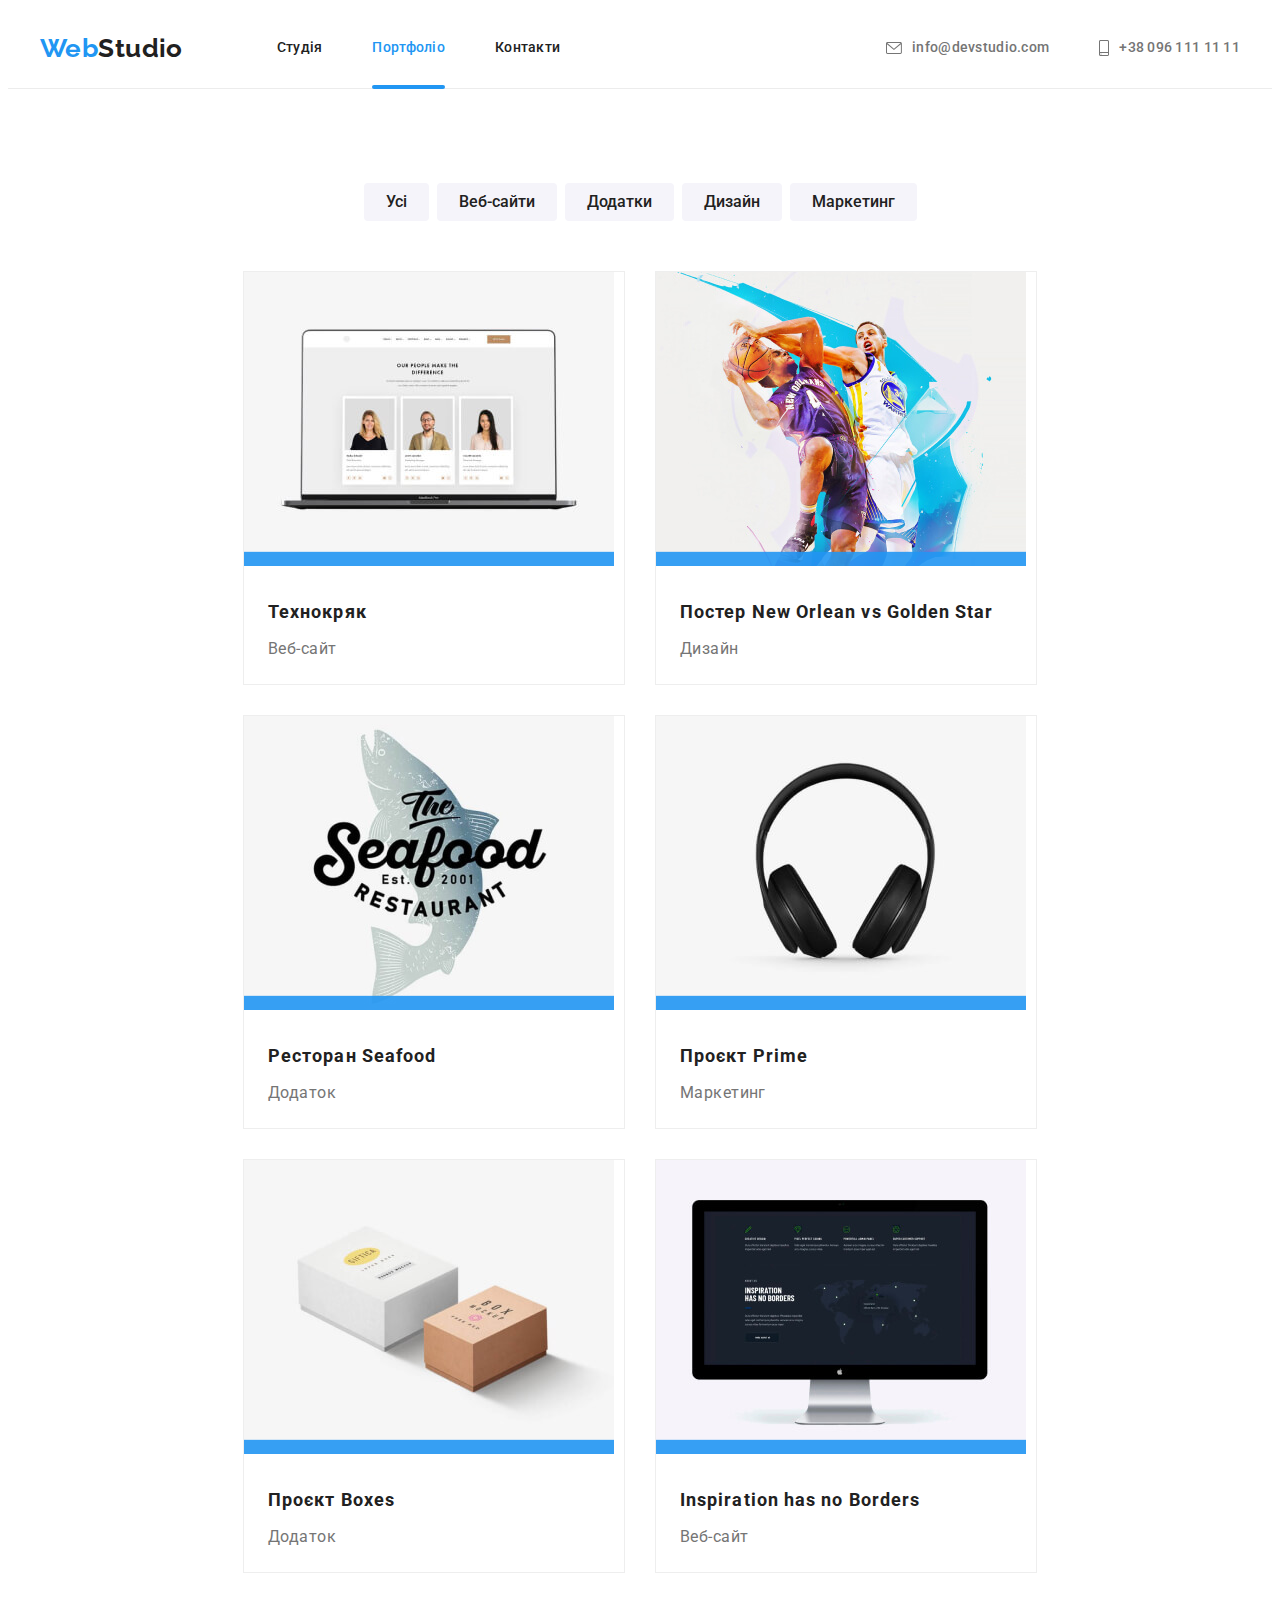
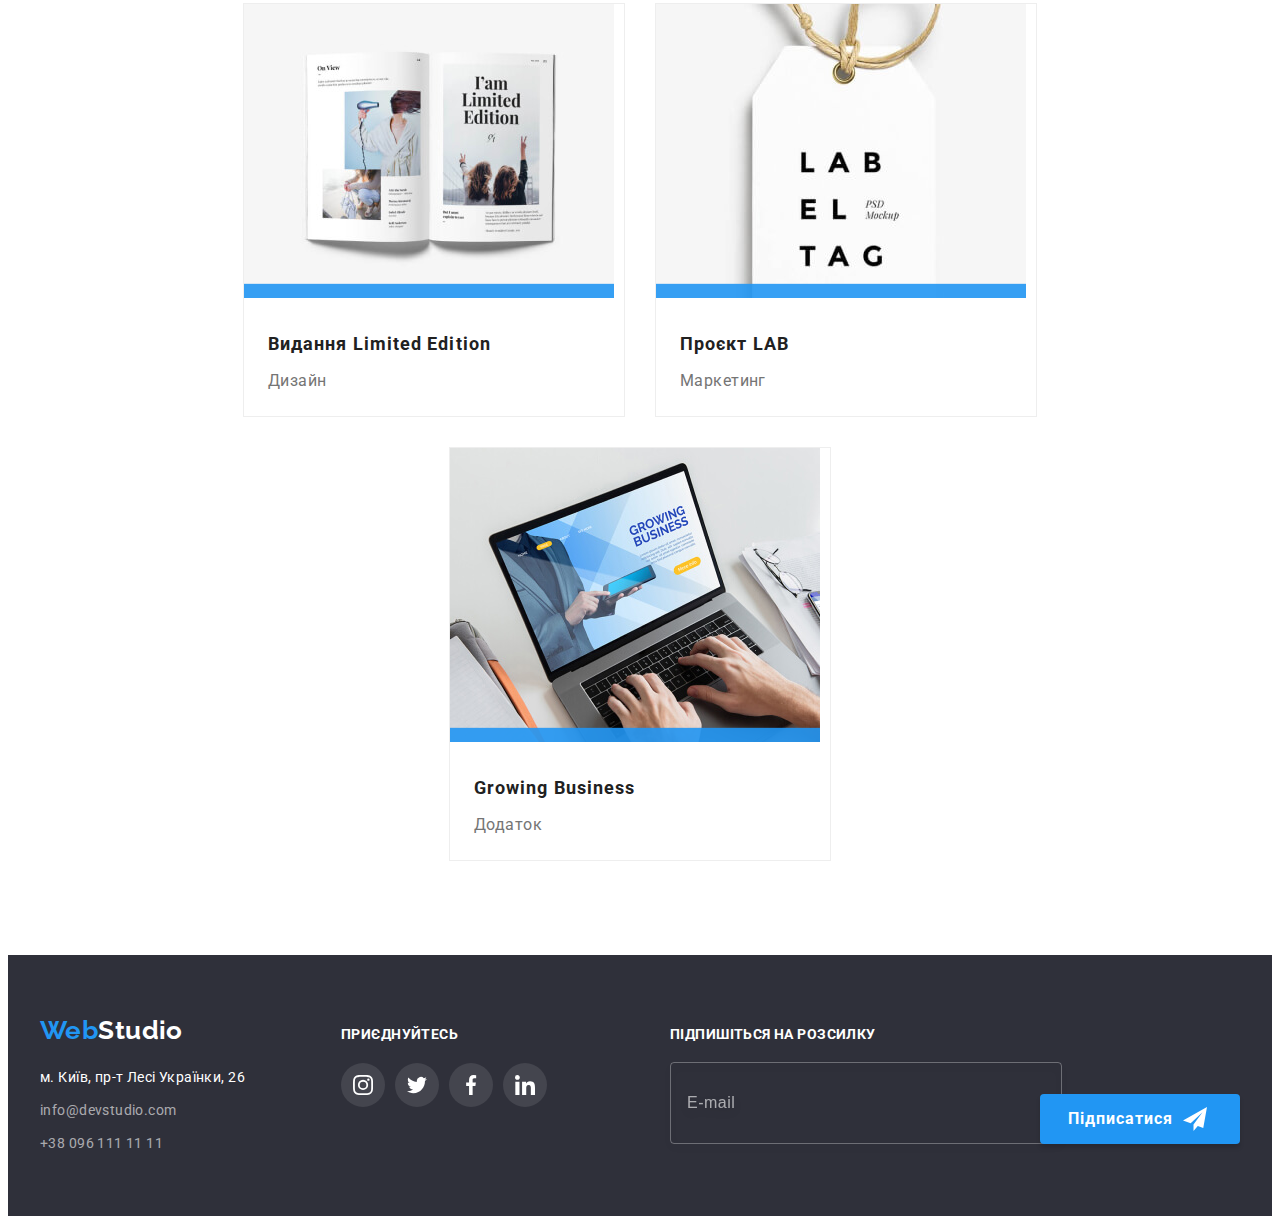
==== portfolio.html @ df179c55 "nav add BEM" ====
<!DOCTYPE html>
<html lang="uk">
  <head>
    <meta charset="UTF-8" />
    <meta http-equiv="X-UA-Compatible" content="IE=edge" />
    <meta name="viewport" content="width=device-width, initial-scale=1.0" />
    <title>Portfolio</title>
    <link
      href="https://fonts.googleapis.com/css2?family=Raleway:wght@700&family=Roboto:wght@400;500;700;900&display=swap"
      rel="stylesheet"
    />
    <link
      rel="stylesheet"
      href="https://cdnjs.cloudflare.com/ajax/libs/modern-normalize/1.1.0/modern-normalize.min.css"
      integrity="sha512-wpPYUAdjBVSE4KJnH1VR1HeZfpl1ub8YT/NKx4PuQ5NmX2tKuGu6U/JRp5y+Y8XG2tV+wKQpNHVUX03MfMFn9Q=="
      crossorigin="anonymous"
      referrerpolicy="no-referrer"
    />
    <link rel="stylesheet" href="./css/portfolio.min.css" />
    <!-- <link rel="stylesheet" href="./css/styles.css" /> -->
  </head>
  <body>
    <header class="header">
      <div class="container">
        <!-- Навігація  сторінки-->
        <nav class="site-nav">
          <a href="./index.html" class="logo">Web<span class="logo-part">Studio</span></a>
          <ul class="site-nav__list list">
            <li class="item"><a href="./index.html" class="site-nav__link link">Студія</a></li>
            <li class="site-nav__item">
              <a href="./portfolio.html" class="site-nav__link link current">Портфоліо</a>
            </li>
            <li class="site-nav__item"><a href="" class="site-nav__link link">Контакти</a></li>
          </ul>
        </nav>
        <ul class="contact-list list">
          <li>
            <a href="mailto:info@devstudio.com" class="contact-link link">
              <svg width="16" height="12" class="contact-icons">
                <use href="./images/icons.svg#icon-envelope"></use></svg
              >info@devstudio.com</a
            >
          </li>
          <li>
            <a href="tel:+380961111111" class="contact-link link"
              ><svg width="10" height="16" class="contact-icons">
                <use href="./images/icons.svg#icon-smartphone"></use></svg
              >+38 096 111 11 11</a
            >
          </li>
        </ul>
      </div>
    </header>
    <!-- Мейн -->
    <main class="main-part">
      <section class="section">
        <div class="container">
          <!-- Всі кнопки -->
          <h1 class="visually-hidden">Всі кнопки</h1>
          <ul class="buttons-list">
            <li><button type="button" class="buttons-btn btn">Усі</button></li>
            <li><button type="button" class="buttons-btn btn">Веб-сайти</button></li>
            <li><button type="button" class="buttons-btn btn">Додатки</button></li>
            <li><button type="button" class="buttons-btn btn">Дизайн</button></li>
            <li><button type="button" class="buttons-btn btn">Маркетинг</button></li>
          </ul>
          <!-- Приклади проєктів -->
          <ul class="projects-list list">
            <li class="project-item">
              <a href="#" class="project-link link">
                <div class="project-thumb">
                  <img src="./images/portfolio/img-1.jpg" alt="Веб-сайт" width="370" height="294" />
                  <div class="project-overlay">
                    <p class="project-desc">
                      Ресурс пропонує комплексні пропозиції з різним рівнем функціоналу та сервісів.
                      Все це дозволить відвідувачу отримати вичерпні відомості про компанію чи
                      приватну особу.
                    </p>
                  </div>
                </div>
                <div class="project">
                  <h2 class="project-title">Технокряк</h2>
                  <p class="project-info">Веб-сайт</p>
                </div>
              </a>
            </li>
            <li class="project-item">
              <a href="#" class="project-link link">
                <div class="project-thumb">
                  <img src="./images/portfolio/img-2.jpg" alt="Дизайн" width="370" height="294" />
                  <div class="project-overlay">
                    <p class="project-desc">
                      Ресурс пропонує комплексні пропозиції з різним рівнем функціоналу та сервісів.
                      Все це дозволить відвідувачу отримати вичерпні відомості про компанію чи
                      приватну особу.
                    </p>
                  </div>
                </div>
                <div class="project">
                  <h2 class="project-title">
                    Постер <span lang="en">New Orlean vs Golden Star</span>
                  </h2>
                  <p class="project-info">Дизайн</p>
                </div>
              </a>
            </li>
            <li class="project-item">
              <a href="#" class="project-link link">
                <div class="project-thumb">
                  <img src="./images/portfolio/img-3.jpg" alt="Додаток" width="370" height="294" />
                  <div class="project-overlay">
                    <p class="project-desc">
                      Ресурс пропонує комплексні пропозиції з різним рівнем функціоналу та сервісів.
                      Все це дозволить відвідувачу отримати вичерпні відомості про компанію чи
                      приватну особу.
                    </p>
                  </div>
                </div>
                <div class="project">
                  <h2 class="project-title">Ресторан <span lang="en">Seafood</span></h2>
                  <p class="project-info">Додаток</p>
                </div>
              </a>
            </li>
            <li class="project-item">
              <a href="#" class="project-link link">
                <div class="project-thumb">
                  <img
                    src="./images/portfolio/img-4.jpg"
                    alt="Маркетинг"
                    width="370"
                    height="294"
                  />
                  <div class="project-overlay">
                    <p class="project-desc">
                      Ресурс пропонує комплексні пропозиції з різним рівнем функціоналу та сервісів.
                      Все це дозволить відвідувачу отримати вичерпні відомості про компанію чи
                      приватну особу.
                    </p>
                  </div>
                </div>
                <div class="project">
                  <h2 class="project-title">Проєкт <span lang="en">Prime</span></h2>
                  <p class="project-info">Маркетинг</p>
                </div>
              </a>
            </li>
            <li class="project-item">
              <a href="#" class="project-link link">
                <div class="project-thumb">
                  <img src="./images/portfolio/img-5.jpg" alt="Додаток" width="370" height="294" />
                  <div class="project-overlay">
                    <p class="project-desc">
                      Ресурс пропонує комплексні пропозиції з різним рівнем функціоналу та сервісів.
                      Все це дозволить відвідувачу отримати вичерпні відомості про компанію чи
                      приватну особу.
                    </p>
                  </div>
                </div>
                <div class="project">
                  <h2 class="project-title">Проєкт <span lang="en">Boxes</span></h2>
                  <p class="project-info">Додаток</p>
                </div>
              </a>
            </li>
            <li class="project-item">
              <a href="#" class="project-link link">
                <div class="project-thumb">
                  <img src="./images/portfolio/img-6.jpg" alt="Веб-сайт" width="370" height="294" />
                  <div class="project-overlay">
                    <p class="project-desc">
                      Ресурс пропонує комплексні пропозиції з різним рівнем функціоналу та сервісів.
                      Все це дозволить відвідувачу отримати вичерпні відомості про компанію чи
                      приватну особу.
                    </p>
                  </div>
                </div>
                <div class="project">
                  <h2 lang="en" class="project-title">Inspiration has no Borders</h2>
                  <p class="project-info">Веб-сайт</p>
                </div>
              </a>
            </li>
            <li class="project-item">
              <a href="#" class="project-link link">
                <div class="project-thumb">
                  <img src="./images/portfolio/img-7.jpg" alt="Дизайн" width="370" height="294" />
                  <div class="project-overlay">
                    <p class="project-desc">
                      Ресурс пропонує комплексні пропозиції з різним рівнем функціоналу та сервісів.
                      Все це дозволить відвідувачу отримати вичерпні відомості про компанію чи
                      приватну особу.
                    </p>
                  </div>
                </div>
                <div class="project">
                  <h2 class="project-title">Видання <span lang="en">Limited Edition</span></h2>
                  <p class="project-info">Дизайн</p>
                </div>
              </a>
            </li>
            <li class="project-item">
              <a href="#" class="project-link link">
                <div class="project-thumb">
                  <img
                    src="./images/portfolio/img-8.jpg"
                    alt="Маркетинг"
                    width="370"
                    height="294"
                  />
                  <div class="project-overlay">
                    <p class="project-desc">
                      Ресурс пропонує комплексні пропозиції з різним рівнем функціоналу та сервісів.
                      Все це дозволить відвідувачу отримати вичерпні відомості про компанію чи
                      приватну особу.
                    </p>
                  </div>
                </div>
                <div class="project">
                  <h2 class="project-title">Проєкт <span lang="en">LAB</span></h2>
                  <p class="project-info">Маркетинг</p>
                </div>
              </a>
            </li>
            <li class="project-item">
              <a href="#" class="project-link link">
                <div class="project-thumb">
                  <img src="./images/portfolio/img-9.jpg" alt="Додаток" width="370" height="294" />
                  <div class="project-overlay">
                    <p class="project-desc">
                      Ресурс пропонує комплексні пропозиції з різним рівнем функціоналу та сервісів.
                      Все це дозволить відвідувачу отримати вичерпні відомості про компанію чи
                      приватну особу.
                    </p>
                  </div>
                </div>
                <div class="project">
                  <h2 lang="en" class="project-title">Growing Business</h2>
                  <p class="project-info">Додаток</p>
                </div>
              </a>
            </li>
          </ul>
        </div>
      </section>
    </main>
    <!-- Футер -->
    <footer class="footer">
      <div class="container container-position">
        <div class="address position">
          <a href="./index.html" class="logfoot">Web<span class="logo-item">Studio</span></a>
          <address class="address">
            <ul class="address-list list">
              <li>
                <a
                  href="https://goo.gl/maps/gvaD3csY2YhePkUS9"
                  target="_blank"
                  rel="noreferrer noopener"
                  class="address-location"
                  >м. Київ, пр-т Лесі Українки, 26
                </a>
              </li>
              <li>
                <a href="mailto:info@devstudio.com" class="footer-contact">info@devstudio.com</a>
              </li>
              <li><a href="tel:+380961111111" class="footer-contact">+38 096 111 11 11</a></li>
            </ul>
          </address>
        </div>

        <div class="social-links">
          <h3 class="social-title">Приєднуйтесь</h3>
          <ul class="social-list list">
            <li class="social-items">
              <a href="#" class="social-link link">
                <svg width="20" height="20" class="social-icons">
                  <use href="./images/icons.svg#icon-instagram"></use>
                </svg>
              </a>
            </li>
            <li class="social-items">
              <a href="#" class="social-link link">
                <svg width="20" height="20" class="social-icons">
                  <use href="./images/icons.svg#icon-twitter"></use>
                </svg>
              </a>
            </li>
            <li class="social-items">
              <a href="#" class="social-link link">
                <svg width="20" height="20" class="social-icons">
                  <use href="./images/icons.svg#icon-facebook"></use>
                </svg>
              </a>
            </li>
            <li class="social-items">
              <a href="#" class="social-link link">
                <svg width="20" height="20" class="social-icons">
                  <use href="./images/icons.svg#icon-linkedin"></use>
                </svg>
              </a>
            </li>
          </ul>
        </div>
        <!--------- Форма розсилки ------->
        <form class="form-subscribe">
          <label for="email" class="field-subscribe">
            <b class="label-subscribe">Підпишіться на розсилку</b>
            <input class="input-subscribe" type="email" name="email" placeholder="E-mail"
          /></label>
          <button class="submit-btn" type="submit">
            Підписатися
            <svg width="24" height="24" class="submit-icon">
              <use href="./images/icons.svg#icon-send"></use>
            </svg>
          </button>
        </form>
      </div>
    </footer>
  </body>
</html>
---- css/portfolio.min.css ----
p,h1,h2,h3,h4,h5,h6{margin:0px}ul{margin:0px}.list{margin:0px;padding:0px;list-style:none}.link{text-decoration:none;color:inherit}img{display:block;max-width:100%;height:auto}body{color:var(--primary-text-color);background-color:var(--main-background-color);font-family:"Roboto","Raleway",sans-serif;font-size:14px;line-height:1.71;letter-spacing:.03em}:root{--primary-text-color: #212121;--secondary-text-color: #ffffff;--third-text-color: #afb1b8;--accent-color: #2196f3;--text-color: #757575;--main-background-color: #ffffff;--secondary-background-color: #2f303a;--third-background-color: #f5f4fa;--label-background-color: rgba(47, 48, 58, 0.8);--border-color: #eeeeee;--info-color: rgba(255, 255, 255, 0.6);--cubic-bezier: 250ms cubic-bezier(0.4, 0, 0.2, 1);--main-padding: 94px}.visually-hidden{position:absolute;width:1px;height:1px;margin:-1px;border:0;padding:0;white-space:nowrap;overflow:hidden}.header{border-bottom:1px solid #ececec}.header .container{display:flex;align-items:center}.contact-list{display:flex;margin-left:auto;gap:50px}.contact-link{color:var(--text-color);text-decoration:none;font-weight:500;line-height:1.14;letter-spacing:.02em;display:flex;padding:32px 0;align-items:center;transition:color var(--cubic-bezier)}.contact-link:hover,.contact-link:focus{color:var(--accent-color)}.contact-icons{fill:currentColor;margin-right:10px}.item{position:relative}.logo,.logfoot{color:var(--accent-color);text-decoration:none;font-family:"Raleway";font-weight:700;font-size:26px;line-height:1.19}.logo{display:flex;margin-right:94px}.logo-part{color:var(--primary-text-color)}.logfoot{display:block;margin-bottom:20px}.logo-item{color:var(--secondary-text-color);text-decoration:none}.site-nav{display:flex;align-items:center}.site-nav__list{display:flex}.site-nav__list>li:not(:last-child){margin-right:50px}.site-nav__link{font-weight:500;line-height:1.14;letter-spacing:.02em;display:block;padding:32px 0;transition:color var(--cubic-bezier)}.site-nav__link:hover,.site-nav__link:focus{color:var(--accent-color)}.site-nav__link.current{color:var(--accent-color);position:relative}.current::after{content:"";position:absolute;bottom:-1px;right:0;width:100%;height:4px;background-color:var(--accent-color);border-radius:2px}.container{width:1200px;padding:0px 15px;margin:0 auto}.section{padding:var(--main-padding) 0}.section-link{font-weight:500;line-height:1.14;letter-spacing:.02em}.section-title{font-size:36px;line-height:1.16;text-align:center;margin-bottom:50px}.buttons-list{list-style:none;display:flex;justify-content:center;padding:0;margin-bottom:50px;gap:8px}.btn{border-radius:4px;border:none;padding:6px 22px;color:var(--primary-text-color);background:var(--third-background-color);cursor:pointer;font-size:16px;line-height:1.62;font-weight:500;font-family:inherit;transition:color var(--cubic-bezier),background var(--cubic-bezier),box-shadow var(--cubic-bezier)}.btn:hover,.btn:focus{color:var(--secondary-text-color);background:var(--accent-color);box-shadow:0px 3px 1px rgba(0,0,0,.1),0px 1px 2px rgba(0,0,0,.08),0px 2px 2px rgba(0,0,0,.12)}.projects-list{display:flex;flex-wrap:wrap;justify-content:center;gap:30px}.project{padding:20px 24px}.project-title{font-size:18px;line-height:2;letter-spacing:.06em;margin-bottom:4px}.project-info{font-size:16px;line-height:1.88;color:var(--text-color)}.project-item{width:calc((100% - 60px)/3);border:1px solid #eee}.project-item:nth-child(3n){margin-right:0}.project-link{display:block;transition:transform var(--cubic-bezier)}.project-link:hover,.project-link:focus{box-shadow:0px 1px 1px rgba(0,0,0,.12),0px 4px 4px rgba(0,0,0,.06),1px 4px 6px rgba(0,0,0,.16)}.project-link:hover .project-overlay,.project-link:focus .project-overlay{transform:translateY(0)}.project-thumb{position:relative;display:inline-flex;overflow:hidden}.project-overlay{position:absolute;top:0;left:0;background-color:rgba(33,150,243,.9);transform:translateY(100%);transition:transform var(--cubic-bezier)}.project-desc{width:100%;height:100%;padding:63px 24px;font-weight:400;font-size:18px;line-height:1,56;letter-spacing:.03em;color:var(--secondary-text-color)}.footer{background:var(--secondary-background-color);padding:60px 0}.container-position{display:flex;align-items:baseline}.position{justify-content:center;align-items:center;min-width:231px;margin-right:70px}.address{font-style:normal}.address-list{display:flex;flex-direction:column;gap:9px}.address-location{color:var(--secondary-text-color);text-decoration:none}.footer-contact{color:var(--info-color);text-decoration:none;transition:color var(--cubic-bezier)}.footer-contact:hover,.footer-contact:focus{color:var(--accent-color)}.social-title{font-size:14px;line-height:1.14;text-transform:uppercase;color:var(--secondary-text-color);margin-bottom:20px}.social-list{display:flex;gap:10px}.social-items{width:44px;height:44px;background-color:rgba(255,255,255,.1);border-radius:50%}.social-link{width:100%;height:100%;border-radius:50%;display:flex;justify-content:center;align-items:center;margin-top:72px 0;transition:background-color var(--cubic-bezier)}.social-link:hover,.social-link:focus{background-color:var(--accent-color)}.social-icons{fill:var(--secondary-text-color)}.form-subscribe{position:relative;display:inline-flex;flex-direction:column;margin-right:0;margin-left:auto;min-width:570px}.field-subscribe{display:flex;flex-direction:column}.label-subscribe{margin-bottom:20px;font-size:14px;line-height:1.15;letter-spacing:.03em;text-transform:uppercase;color:var(--secondary-text-color)}.input-subscribe{display:block;padding:15px 16px;margin-right:12px;max-width:358px;min-height:50px;background-color:rgba(0,0,0,0);border:1px solid rgba(255,255,255,.3);filter:drop-shadow(0px 4px 4px rgba(0, 0, 0, 0.15));border-radius:4px;color:var(--secondary-text-color)}.input-subscribe::-moz-placeholder{font-size:16px;line-height:1.25;display:flex;align-items:center;letter-spacing:.03em;color:rgba(255,255,255,.6)}.input-subscribe:-ms-input-placeholder{font-size:16px;line-height:1.25;display:flex;align-items:center;letter-spacing:.03em;color:rgba(255,255,255,.6)}.input-subscribe::placeholder{font-size:16px;line-height:1.25;display:flex;align-items:center;letter-spacing:.03em;color:rgba(255,255,255,.6)}.submit-btn{position:absolute;right:0;bottom:0;width:200px;height:50px;padding:10px 28px;font-family:inherit;font-weight:700;font-size:16px;line-height:1.88;letter-spacing:.06em;align-items:center;text-align:center;cursor:pointer;color:var(--secondary-text-color);background-color:var(--accent-color);box-shadow:0px 4px 4px rgba(0,0,0,.15);border:rgba(0,0,0,0);border-radius:4px;display:flex;transition:background-color var(--cubic-bezier)}.submit-btn:hover,.submit-btn:focus{background-color:blue}.submit-icon{fill:currentColor;margin-left:10px}/*# sourceMappingURL=portfolio.min.css.map */
---- css/styles.css ----
:root {
  --primary-text-color: #212121;
  --secondary-text-color: #ffffff;
  --third-text-color: #afb1b8;
  --accent-color: #2196f3;
  --text-color: #757575;
  --main-background-color: #ffffff;
  --secondary-background-color: #2f303a;
  --third-background-color: #f5f4fa;
  --label-background-color: rgba(47, 48, 58, 0.8);
  --border-color: #eeeeee;
  --info-color: rgba(255, 255, 255, 0.6);

  --cubic-bezier: 250ms cubic-bezier(0.4, 0, 0.2, 1);

  --main-padding: 94px;
}
/* ----- Reset ---- */

.list {
  margin: 0px;
  padding: 0px;
  list-style: none;
}
.link {
  text-decoration: none;
  color: inherit;
}
img {
  display: block;
  max-width: 100%;
  height: auto;
}
body {
  color: var(--primary-text-color);
  background-color: var(--main-background-color);

  font-family: 'Roboto', 'Raleway', sans-serif;
  font-size: 14px;
  line-height: 1.71;
  letter-spacing: 0.03em;
}
/* -------- universal classes ------------*/
.container {
  width: 1200px;
  padding: 0px 15px;
  margin: 0 auto;
}

.nav-link,
.section-link {
  font-weight: 500;
  line-height: 1.14;
  letter-spacing: 0.02em;
}
.section {
  padding: var(--main-padding) 0;
}
.section-title {
  font-size: 36px;
  line-height: 1.16;
  text-align: center;
  margin-bottom: 50px;
}
.feature-title,
.social-title {
  font-size: 14px;
  line-height: 1.14;
  text-transform: uppercase;
  margin-bottom: 10px;
}
.buttons-list {
  list-style: none;
  display: flex;
  justify-content: center;
  padding: 0;
  margin-bottom: 50px;
  gap: 8px;
}
/* .buttons-list > li:not(:last-child) {
  margin-right: 8px;
} */

/* ------ Hide headers -------*/
.visually-hidden {
  position: absolute;
  width: 1px;
  height: 1px;
  margin: -1px;
  border: 0;
  padding: 0;
  white-space: nowrap;
  overflow: hidden;
}
/* --------- Header ----------*/

/* ------ Navigation part ------- */
.nav {
  display: flex;
  align-items: center;
}

.nav-list {
  display: flex;
}

.nav-list > li:not(:last-child) {
  margin-right: 50px;
}

.nav-link {
  display: block;
  padding: 32px 0;
  transition: color var(--cubic-bezier);
}
.nav-link:hover,
.nav-link:focus {
  color: var(--accent-color);
}
.nav-link.current {
  color: var(--accent-color);
}
.current::after {
  content: '';
  position: absolute;
  bottom: -1px;
  right: 0;
  width: 100%;
  height: 4px;
  background-color: var(--accent-color);
  border-radius: 2px;
}
/* ------- Hero -------- */
.hero {
  background-color: var(--secondary-background-color);
  padding: 200px 0;
}
.hero-title {
  color: var(--secondary-text-color);
  font-weight: 900;
  font-size: 44px;
  line-height: 1.36;
  text-align: center;
  letter-spacing: 0.06em;
  text-transform: uppercase;

  display: block;
  margin: 0 auto;
  max-width: 696px;
  margin-bottom: 30px;
}
.hero-btn {
  border: none;
  color: var(--secondary-text-color);
  background-color: var(--accent-color);

  font-weight: 700;
  font-size: 16px;
  line-height: 1.88;
  letter-spacing: 0.06em;
  border-radius: 4px;

  cursor: pointer;
  display: block;
  margin: 0 auto;
  padding: 10px 32px;
}

/* ----- Overlay ------ */
.overlay {
  background: #c4c4c4;
  max-width: 1600px;
  margin-left: auto;
  margin-right: auto;
  background-image: linear-gradient(to right, rgba(47, 48, 58, 0.4), rgba(47, 48, 58, 0.4)),
    url(../images/overlay.jpg);
  background-size: cover;
  background-position: center;
  background-repeat: no-repeat;
}
/* ------- Work -------- */
.work {
  padding-top: 0px;
}
.work-list {
  display: flex;
}
.work-list > li:not(:last-child) {
  margin-right: 30px;
}
.img-box {
  position: relative;
}
.label {
  position: absolute;
  bottom: 0;
  padding-top: 27px;
  padding-bottom: 27px;
  width: 100%;
  font-weight: 700;
  font-size: 14px;
  line-height: 1, 14;
  text-align: center;
  letter-spacing: 0.03em;
  text-transform: uppercase;

  color: #ffffff;
  background-color: var(--label-background-color);
}

/* -------- Features --------------- */
.features-list {
  display: flex;
}
.feature-item:not(:last-child) {
  margin-right: 30px;
}
.feature-svg {
  background-color: var(--third-background-color);
  width: 270px;
  height: 120px;
  margin-bottom: 30px;
  display: flex;
  justify-content: center;
  align-items: center;
}
.feature-text {
  color: var(--text-color);
  max-width: 270px;
}
/* ---------------- Command ------------------ */
.command {
  background-color: #f5f4fa;
}
.user {
  padding-top: 30px;
  padding-bottom: 16px;
}
.command-member {
  font-weight: 500;
  font-size: 16px;
  line-height: 1.19;
  text-align: center;
}
.command-position {
  color: var(--text-color);
  font-size: 16px;
  line-height: 1.19;
  text-align: center;
  margin-bottom: 16px;
}
.command-soc-list {
  display: flex;
  justify-content: center;
  align-items: center;
  gap: 10px;
}
.command-soc-items {
  width: 44px;
  height: 44px;
}
.command-soc-link {
  fill: #afb1b8;
  width: 100%;
  height: 100%;
  border-radius: 50%;
  background-color: var(--secondary-text-color);
  display: flex;
  justify-content: center;
  align-items: center;

  transition: background-color var(--cubic-bezier), fill var(--cubic-bezier);
}
.command-soc-link:hover,
.command-soc-link:focus {
  background-color: var(--accent-color);
  fill: var(--secondary-text-color);
}
.command-list {
  display: flex;
}
.command-list > li:not(:last-child) {
  margin-right: 30px;
}
.command-item {
  background-color: var(--main-background-color);
  flex-basis: calc((100% - 60px) / 3);
  box-shadow: 0px 1px 3px rgba(0, 0, 0, 0.12), 0px 1px 1px rgba(0, 0, 0, 0.14),
    0px 2px 1px rgba(0, 0, 0, 0.2);
  border-radius: 0px 0px 4px 4px;
}
.command-member {
  margin-bottom: 10px;
}

/* ------- Buttons ---------- */
.btn {
  border-radius: 4px;
  border: none;
  padding: 6px 22px;
  color: var(--primary-text-color);
  background: var(--third-background-color);
  cursor: pointer;
  font-size: 16px;
  line-height: 1.62;
  font-weight: 500;
  font-family: inherit;

  transition: color var(--cubic-bezier), background var(--cubic-bezier),
    box-shadow var(--cubic-bezier);
}
.btn:hover,
.btn:focus {
  color: var(--secondary-text-color);
  background: var(--accent-color);
  box-shadow: 0px 3px 1px rgba(0, 0, 0, 0.1), 0px 1px 2px rgba(0, 0, 0, 0.08),
    0px 2px 2px rgba(0, 0, 0, 0.12);
}
/*------- Regular customers -------*/
.clients {
  background-color: var(--main-background-color);
}
.clients-list {
  display: flex;
  justify-content: center;
  align-items: center;
  gap: 30px;
}
.clients-item {
  width: 170px;
  height: 92px;
}
.clients-link {
  width: 100%;
  height: 100%;
  display: flex;
  justify-content: center;
  align-items: center;
  fill: var(--third-text-color);
  border: 1px solid var(--third-text-color);
  border-radius: 4px;

  transition: border-color var(--cubic-bezier), fill var(--cubic-bezier);
}
.clients-link:hover,
.clients-link:focus,
.clients-link:hover .clients-icons,
.clients-link:focus .clients-icons {
  border-color: var(--accent-color);
  fill: var(--accent-color);
}
/* ------ Examples of projects ---------- */
.projects-list {
  display: flex;
  flex-wrap: wrap;
  justify-content: center;
  gap: 30px;
}
.project {
  padding: 20px 24px;
}
.project-title {
  font-size: 18px;
  line-height: 2;
  letter-spacing: 0.06em;
  margin-bottom: 4px;
}
.project-info {
  font-size: 16px;
  line-height: 1.88;
  color: var(--text-color);
}
.project-item {
  width: calc((100% - 60px) / 3);
  border: 1px solid #eeeeee;
}
.project-item:nth-child(3n) {
  margin-right: 0;
}
.project-link {
  display: block;
  transition: transform var(--cubic-bezier);
}
.project-link:hover,
.project-link:focus {
  box-shadow: 0px 1px 1px rgba(0, 0, 0, 0.12), 0px 4px 4px rgba(0, 0, 0, 0.06),
    1px 4px 6px rgba(0, 0, 0, 0.16);
}
.project-link:hover .project-overlay,
.project-link:focus .project-overlay {
  transform: translateY(0);
}
.project-thumb {
  position: relative;
  display: inline-flex;

  overflow: hidden;
}
.project-overlay {
  position: absolute;
  top: 0;
  left: 0;

  background-color: rgba(33, 150, 243, 0.9);

  transform: translateY(100%);
  transition: transform var(--cubic-bezier);
}
.project-desc {
  width: 100%;
  height: 100%;
  padding: 63px 24px;

  font-weight: 400;
  font-size: 18px;
  line-height: 1, 56;
  letter-spacing: 0.03em;

  color: var(--secondary-text-color);
}
/* ----------- Footer ------------- */
.footer {
  background: var(--secondary-background-color);
  padding: 60px 0;
}
.logfoot {
  display: block;
  margin-bottom: 20px;
}
.address {
  font-style: normal;
}
.address-list {
  display: flex;
  flex-direction: column;
  gap: 9px;
}
.address-location,
.logo-item {
  color: var(--secondary-text-color);

  text-decoration: none;
}
.footer-contact {
  color: var(--info-color);

  text-decoration: none;

  transition: color var(--cubic-bezier);
}
.footer-contact:hover,
.footer-contact:focus {
  color: var(--accent-color);
}
/* ------- Social-links ------ */

.social-links {
  margin-top: 72px 0;
}
.social-title {
  color: var(--secondary-text-color);
  margin-bottom: 20px;
}
.social-list {
  display: flex;
  gap: 10px;
}
.social-items {
  width: 44px;
  height: 44px;
  background-color: rgba(255, 255, 255, 0.1);
  border-radius: 50%;
}

.social-link {
  width: 100%;
  height: 100%;
  border-radius: 50%;
  display: flex;
  justify-content: center;
  align-items: center;

  transition: background-color var(--cubic-bezier);
}
.social-link:hover,
.social-link:focus {
  background-color: var(--accent-color);
}

.social-icons {
  fill: var(--secondary-text-color);
}
.container-position {
  display: flex;
  align-items: baseline;
}
.position {
  justify-content: center;
  align-items: center;
  min-width: 231px;
  margin-right: 70px;
}
/* ------------- Форма розсилки --------- */
.form-subscribe {
  position: relative;
  display: inline-flex;
  flex-direction: column;

  margin-right: 0;
  margin-left: auto;
  min-width: 570px;
}
.field-subscribe {
  display: flex;
  flex-direction: column;
}
.label-subscribe {
  margin-bottom: 20px;

  font-size: 14px;
  line-height: 1.15;
  letter-spacing: 0.03em;
  text-transform: uppercase;

  color: var(--secondary-text-color);
}
.input-subscribe {
  display: block;
  padding: 15px 16px;
  margin-right: 12px;

  max-width: 358px;
  min-height: 50px;

  background-color: transparent;
  border: 1px solid rgba(255, 255, 255, 0.3);
  filter: drop-shadow(0px 4px 4px rgba(0, 0, 0, 0.15));
  border-radius: 4px;
  color: var(--secondary-text-color);
}
.input-subscribe::placeholder {
  font-size: 16px;
  line-height: 1.25;

  display: flex;
  align-items: center;
  letter-spacing: 0.03em;

  color: rgba(255, 255, 255, 0.6);
}

.submit-btn {
  position: absolute;
  right: 0;
  bottom: 0;

  width: 200px;
  height: 50px;
  padding: 10px 28px;

  font-family: inherit;
  font-weight: 700;
  font-size: 16px;
  line-height: 1.88;
  letter-spacing: 0.06em;
  align-items: center;
  text-align: center;
  cursor: pointer;

  color: var(--secondary-text-color);
  background-color: var(--accent-color);
  box-shadow: 0px 4px 4px rgba(0, 0, 0, 0.15);
  border: transparent;
  border-radius: 4px;
  display: flex;
  transition: background-color var(--cubic-bezier);
}
.submit-btn:hover,
.submit-btn:focus {
  background-color: blue;
}
.submit-icon {
  fill: currentColor;
  margin-left: 10px;
}
/* ------- Backdrop -------- */
.backdrop {
  position: fixed;
  top: 0;
  left: 0;
  width: 100%;
  height: 100%;
  background-color: rgba(0, 0, 0, 0.2);

  opacity: 1;
  visibility: visible;
  transition: opacity var(--cubic-bezier), visibility var(--cubic-bezier);
}
.modal {
  position: absolute;
  top: 50%;
  left: 50%;
  transform: translate(-50%, -50%) scale(1) rotate(0);
  transition: transform var(--cubic-bezier);

  width: 528px;

  background-color: var(--main-background-color);
  box-shadow: 0px 1px 3px rgba(0, 0, 0, 0.12), 0px 1px 1px rgba(0, 0, 0, 0.14),
    0px 2px 1px rgba(0, 0, 0, 0.2);
  border-radius: 4px;
}
.backdrop.is-hidden .modal {
  transform: translate(-50%, -50%) scale(0) rotate(-180deg);
}
.close-tag {
  position: absolute;
  width: 30px;
  height: 30px;
  top: 8px;
  right: 8px;
  border: 1px solid rgba(0, 0, 0, 0.1);
  border-radius: 50%;
  display: flex;
  justify-content: center;
  align-items: center;

  background-color: var(--main-background-color);
  transition: fill var(--cubic-bezier);
}
.close-tag:hover,
.close-tag:focus {
  fill: var(--accent-color);
}

/* -------Backdrop.is-hidden-------- */
.is-hidden {
  opacity: 0;
  pointer-events: none;
  visibility: hidden;
}
/* ----------- Modal-heading --------- */
.modal {
  padding: 40px;
}
.modal-heading {
  font-size: 20px;
  line-height: 1.15;
  text-align: center;
  letter-spacing: 0.03em;

  color: var(--primary-text-color);
  margin-bottom: 12px;
}

.modal-input-group {
  margin-bottom: 10px;
}
.modal-input-group label {
  display: block;
  margin-bottom: 4px;
}
.input-label {
  display: block;
  width: 100%;
  bottom: 0;
  font-size: 12px;
  line-height: 1.16;
  letter-spacing: 0.01em;

  color: var(--text-color);
}
.modal-input {
  display: inline-block;
  width: 100%;
  height: 40px;
  border: 1px solid rgba(33, 33, 33, 0.2);
  border-radius: 4px;

  outline: none;
  padding-left: 42px;

  transition: border-color var(--cubic-bezier);
}
.modal-input:focus,
.modal-input:focus + .modal-input-icon {
  border-color: var(--accent-color);
  fill: var(--accent-color);
}
.textarea-input {
  margin-bottom: 20px;
}
.modal-text {
  display: block;
  width: 100%;
  height: 120px;
  resize: none;
  padding: 12px 16px;

  border: 1px solid rgba(33, 33, 33, 0.2);
  border-radius: 4px;
  outline: none;
  transition: border-color var(--cubic-bezier);
}
.modal-input-icon {
  position: absolute;
}
.modal-input-wrapper {
  position: relative;
}
.modal-input-icon {
  top: 50%;
  left: 12px;
  transform: translateY(-50%);
  transition: fill var(--cubic-bezier);
}
.modal-text:focus {
  border-color: var(--accent-color);
}
.modal-checkbox-group {
  margin-bottom: 30px;
}
.checkbox-link {
  color: var(--accent-color);
  margin-left: 2px;
}
.checkbox-input {
  -webkit-appearance: none;
  -moz-appearance: none;
  appearance: none;
  position: absolute;
  transition: border-color var(--cubic-bezier), background-color var(--cubic-bezier);
}
.checkbox-label {
  display: flex;
  align-items: center;
  justify-content: center;
  font-weight: 400;
  color: var(--text-color);
}
.icon {
  display: inline-block;
  width: 16px;
  height: 15px;
  border: 2px solid black;
  border-radius: 4px;
  margin-right: 10px;
  transition: background-image var(--cubic-bezier);
}
.checkbox-input:checked + .icon {
  border-color: var(--accent-color);
  background-color: var(--accent-color);
  background-image: url('../images/icon-check.svg');
  background-size: contain;
  background-origin: border-box;
}
.modal-submit-btn {
  width: 200px;
  height: 50px;
  padding: 10px 52px;

  font-weight: 700;
  font-size: 16px;
  line-height: 1.88;
  letter-spacing: 0.06em;

  color: var(--secondary-text-color);
  background-color: var(--accent-color);
  box-shadow: 0px 4px 4px rgba(0, 0, 0, 0.15);
  border: transparent;
  border-radius: 4px;
  cursor: pointer;
  display: block;
  margin: 0 auto;
}
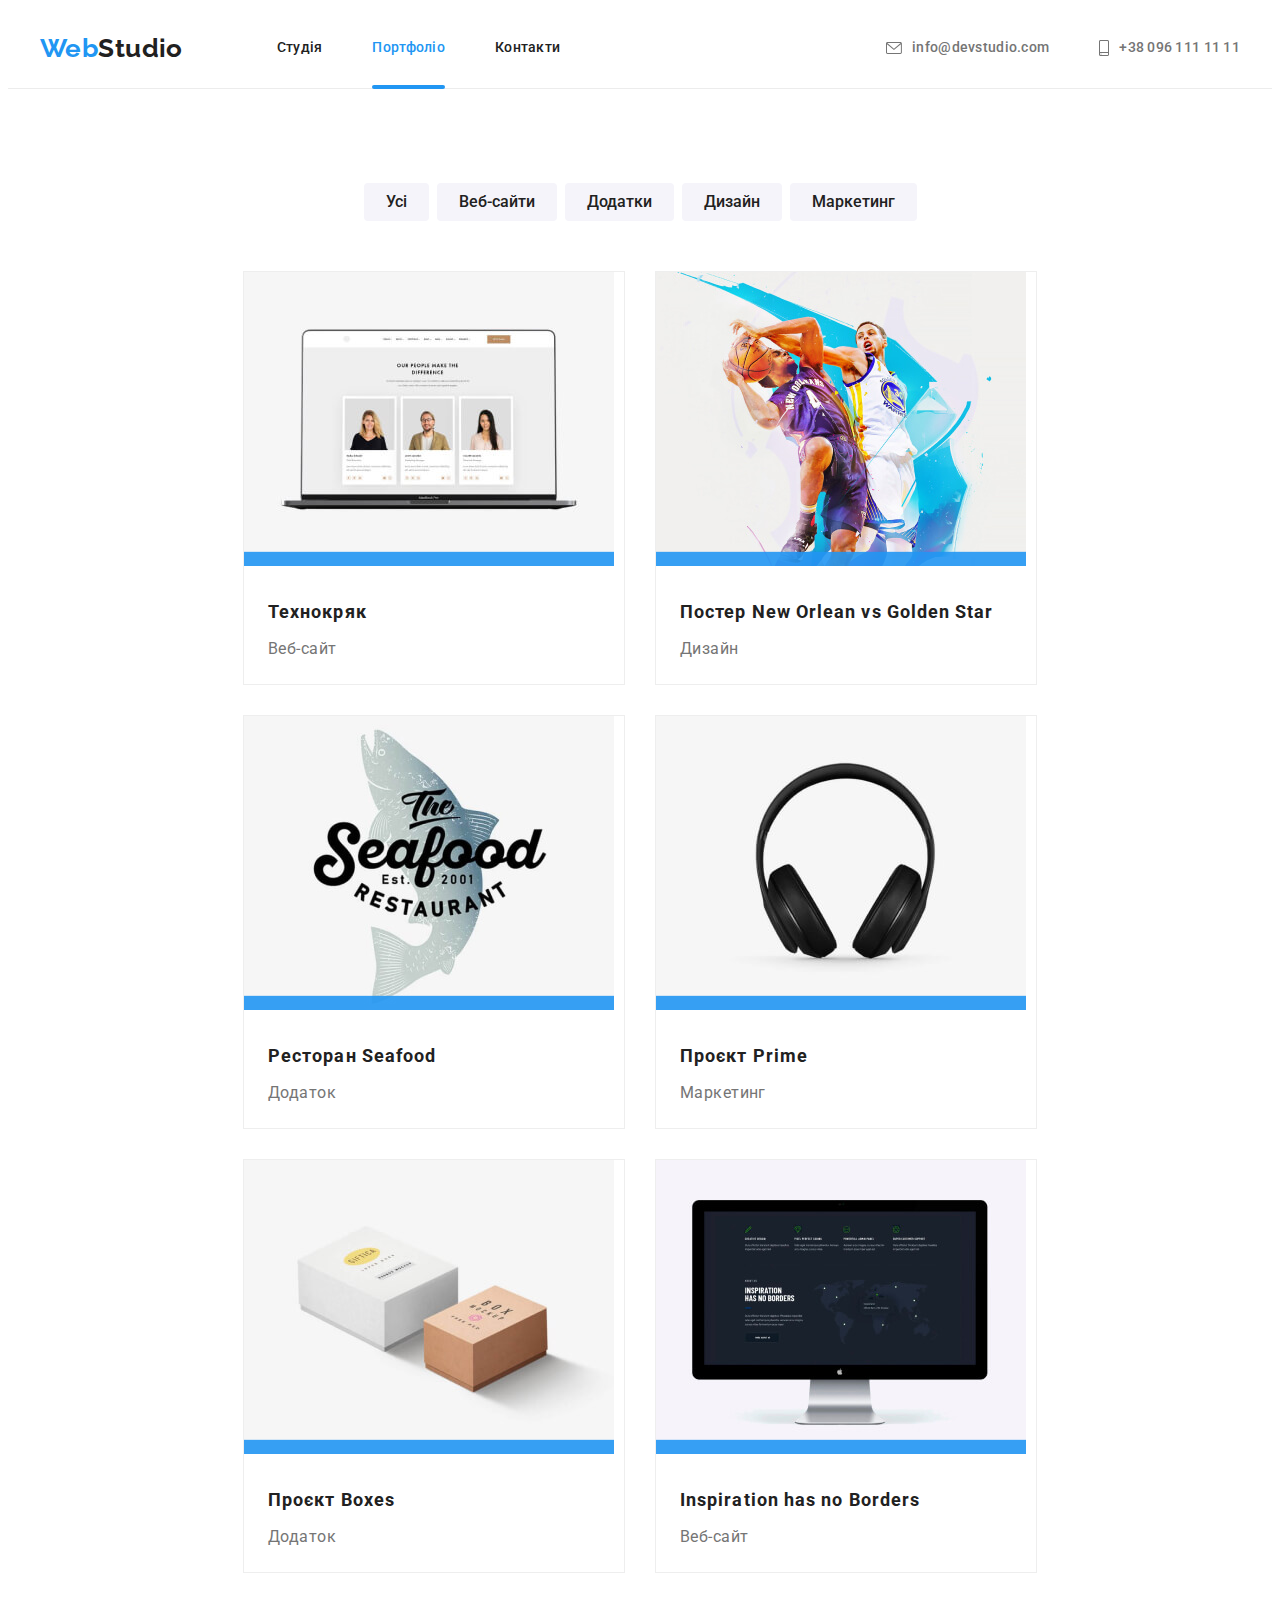
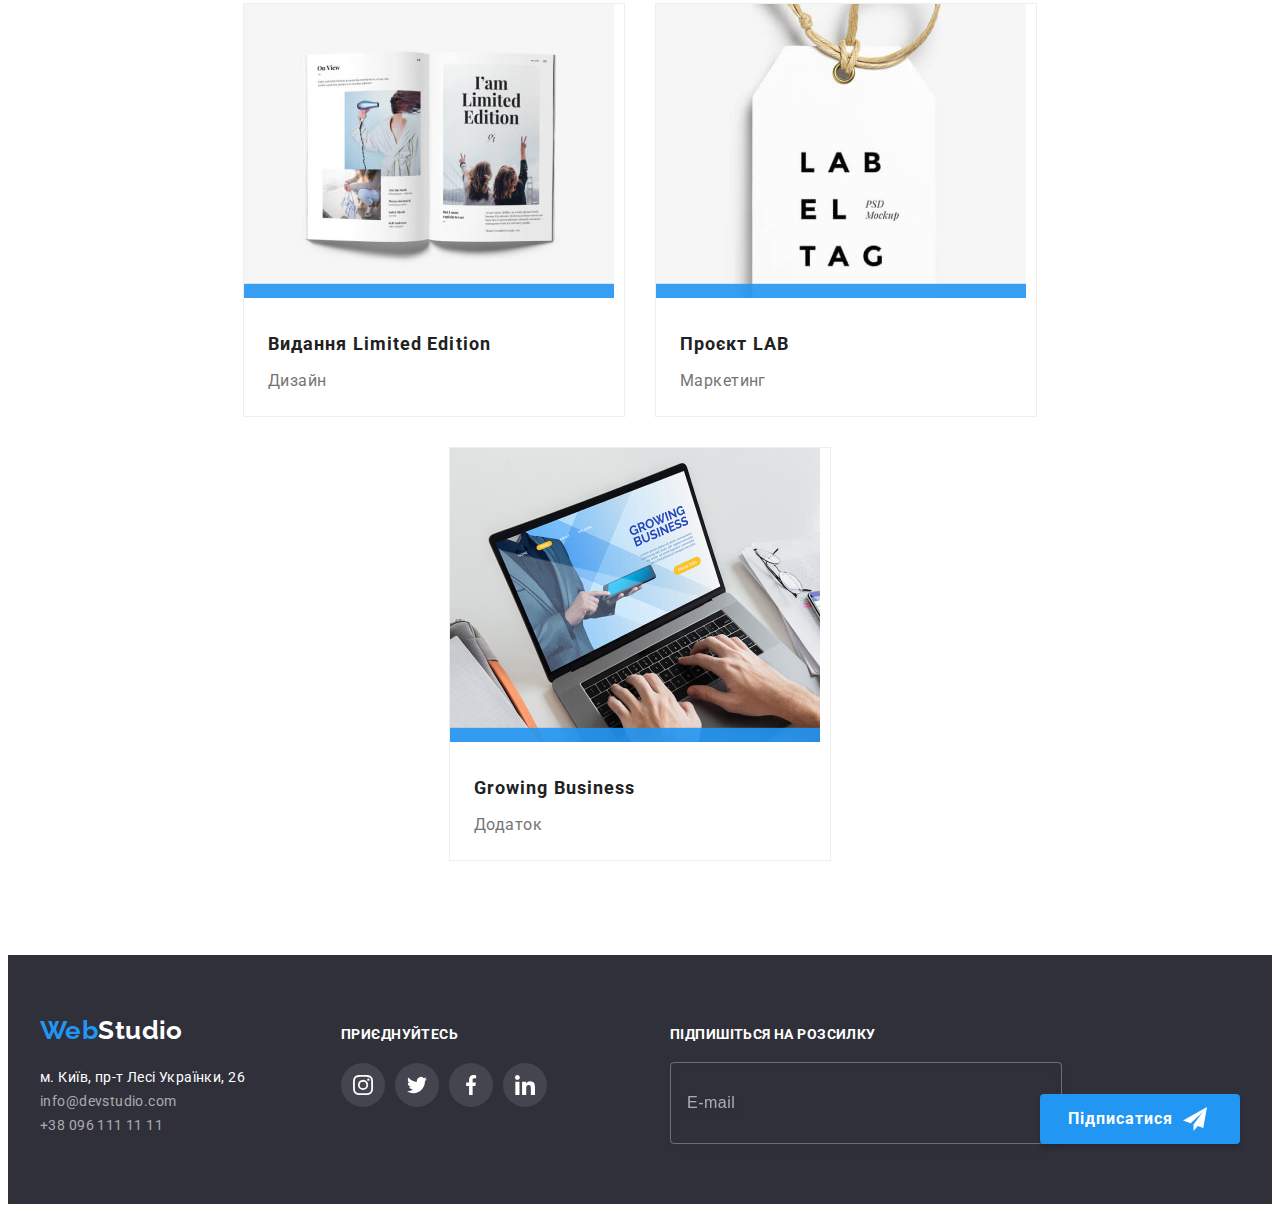
==== commit f29915e6: "subscribe portfolio" ====
--- a/portfolio.html
+++ b/portfolio.html
@@ -23,8 +23,10 @@
     <header class="header">
       <div class="container">
         <!-- Навігація  сторінки-->
-        <nav class="site-nav">
-          <a href="./index.html" class="logo">Web<span class="logo-part">Studio</span></a>
+        <nav class="site-nav navigation">
+          <a href="./index.html" class="logo header-logo"
+            >Web<span class="logo-part">Studio</span></a
+          >
           <ul class="site-nav__list list">
             <li class="item"><a href="./index.html" class="site-nav__link link">Студія</a></li>
             <li class="site-nav__item">
@@ -33,22 +35,24 @@
             <li class="site-nav__item"><a href="" class="site-nav__link link">Контакти</a></li>
           </ul>
         </nav>
-        <ul class="contact-list list">
-          <li>
-            <a href="mailto:info@devstudio.com" class="contact-link link">
-              <svg width="16" height="12" class="contact-icons">
-                <use href="./images/icons.svg#icon-envelope"></use></svg
-              >info@devstudio.com</a
-            >
-          </li>
-          <li>
-            <a href="tel:+380961111111" class="contact-link link"
-              ><svg width="10" height="16" class="contact-icons">
-                <use href="./images/icons.svg#icon-smartphone"></use></svg
-              >+38 096 111 11 11</a
-            >
-          </li>
-        </ul>
+        <div class="contact header-contact">
+          <ul class="contact__list list">
+            <li>
+              <a href="mailto:info@devstudio.com" class="contact__link link">
+                <svg width="16" height="12" class="contact__icons">
+                  <use href="./images/icons.svg#icon-envelope"></use></svg
+                >info@devstudio.com</a
+              >
+            </li>
+            <li>
+              <a href="tel:+380961111111" class="contact__link link"
+                ><svg width="10" height="16" class="contact__icons">
+                  <use href="./images/icons.svg#icon-smartphone"></use></svg
+                >+38 096 111 11 11</a
+              >
+            </li>
+          </ul>
+        </div>
       </div>
     </header>
     <!-- Мейн -->
@@ -248,7 +252,9 @@
     <footer class="footer">
       <div class="container container-position">
         <div class="address position">
-          <a href="./index.html" class="logfoot">Web<span class="logo-item">Studio</span></a>
+          <a href="./index.html" class="logo footer-logo"
+            >Web<span class="logo-part--secondary-color">Studio</span></a
+          >
           <address class="address">
             <ul class="address-list list">
               <li>
@@ -256,7 +262,7 @@
                   href="https://goo.gl/maps/gvaD3csY2YhePkUS9"
                   target="_blank"
                   rel="noreferrer noopener"
-                  class="address-location"
+                  class="address__location"
                   >м. Київ, пр-т Лесі Українки, 26
                 </a>
               </li>
@@ -302,18 +308,20 @@
           </ul>
         </div>
         <!--------- Форма розсилки ------->
-        <form class="form-subscribe">
-          <label for="email" class="field-subscribe">
-            <b class="label-subscribe">Підпишіться на розсилку</b>
-            <input class="input-subscribe" type="email" name="email" placeholder="E-mail"
-          /></label>
-          <button class="submit-btn" type="submit">
-            Підписатися
-            <svg width="24" height="24" class="submit-icon">
-              <use href="./images/icons.svg#icon-send"></use>
-            </svg>
-          </button>
-        </form>
+        <div class="subscribe footer-subscribe">
+          <form class="subscribe__form">
+            <label for="email" class="subscribe__field">
+              <b class="subscribe__label">Підпишіться на розсилку</b>
+              <input class="subscribe__input" type="email" name="email" placeholder="E-mail"
+            /></label>
+            <button class="submit-btn" type="submit">
+              Підписатися
+              <svg width="24" height="24" class="submit-icon">
+                <use href="./images/icons.svg#icon-send"></use>
+              </svg>
+            </button>
+          </form>
+        </div>
       </div>
     </footer>
   </body>
--- a/css/portfolio.min.css
+++ b/css/portfolio.min.css
@@ -1 +1 @@
-p,h1,h2,h3,h4,h5,h6{margin:0px}ul{margin:0px}.list{margin:0px;padding:0px;list-style:none}.link{text-decoration:none;color:inherit}img{display:block;max-width:100%;height:auto}body{color:var(--primary-text-color);background-color:var(--main-background-color);font-family:"Roboto","Raleway",sans-serif;font-size:14px;line-height:1.71;letter-spacing:.03em}:root{--primary-text-color: #212121;--secondary-text-color: #ffffff;--third-text-color: #afb1b8;--accent-color: #2196f3;--text-color: #757575;--main-background-color: #ffffff;--secondary-background-color: #2f303a;--third-background-color: #f5f4fa;--label-background-color: rgba(47, 48, 58, 0.8);--border-color: #eeeeee;--info-color: rgba(255, 255, 255, 0.6);--cubic-bezier: 250ms cubic-bezier(0.4, 0, 0.2, 1);--main-padding: 94px}.visually-hidden{position:absolute;width:1px;height:1px;margin:-1px;border:0;padding:0;white-space:nowrap;overflow:hidden}.header{border-bottom:1px solid #ececec}.header .container{display:flex;align-items:center}.contact-list{display:flex;margin-left:auto;gap:50px}.contact-link{color:var(--text-color);text-decoration:none;font-weight:500;line-height:1.14;letter-spacing:.02em;display:flex;padding:32px 0;align-items:center;transition:color var(--cubic-bezier)}.contact-link:hover,.contact-link:focus{color:var(--accent-color)}.contact-icons{fill:currentColor;margin-right:10px}.item{position:relative}.logo,.logfoot{color:var(--accent-color);text-decoration:none;font-family:"Raleway";font-weight:700;font-size:26px;line-height:1.19}.logo{display:flex;margin-right:94px}.logo-part{color:var(--primary-text-color)}.logfoot{display:block;margin-bottom:20px}.logo-item{color:var(--secondary-text-color);text-decoration:none}.site-nav{display:flex;align-items:center}.site-nav__list{display:flex}.site-nav__list>li:not(:last-child){margin-right:50px}.site-nav__link{font-weight:500;line-height:1.14;letter-spacing:.02em;display:block;padding:32px 0;transition:color var(--cubic-bezier)}.site-nav__link:hover,.site-nav__link:focus{color:var(--accent-color)}.site-nav__link.current{color:var(--accent-color);position:relative}.current::after{content:"";position:absolute;bottom:-1px;right:0;width:100%;height:4px;background-color:var(--accent-color);border-radius:2px}.container{width:1200px;padding:0px 15px;margin:0 auto}.section{padding:var(--main-padding) 0}.section-link{font-weight:500;line-height:1.14;letter-spacing:.02em}.section-title{font-size:36px;line-height:1.16;text-align:center;margin-bottom:50px}.buttons-list{list-style:none;display:flex;justify-content:center;padding:0;margin-bottom:50px;gap:8px}.btn{border-radius:4px;border:none;padding:6px 22px;color:var(--primary-text-color);background:var(--third-background-color);cursor:pointer;font-size:16px;line-height:1.62;font-weight:500;font-family:inherit;transition:color var(--cubic-bezier),background var(--cubic-bezier),box-shadow var(--cubic-bezier)}.btn:hover,.btn:focus{color:var(--secondary-text-color);background:var(--accent-color);box-shadow:0px 3px 1px rgba(0,0,0,.1),0px 1px 2px rgba(0,0,0,.08),0px 2px 2px rgba(0,0,0,.12)}.projects-list{display:flex;flex-wrap:wrap;justify-content:center;gap:30px}.project{padding:20px 24px}.project-title{font-size:18px;line-height:2;letter-spacing:.06em;margin-bottom:4px}.project-info{font-size:16px;line-height:1.88;color:var(--text-color)}.project-item{width:calc((100% - 60px)/3);border:1px solid #eee}.project-item:nth-child(3n){margin-right:0}.project-link{display:block;transition:transform var(--cubic-bezier)}.project-link:hover,.project-link:focus{box-shadow:0px 1px 1px rgba(0,0,0,.12),0px 4px 4px rgba(0,0,0,.06),1px 4px 6px rgba(0,0,0,.16)}.project-link:hover .project-overlay,.project-link:focus .project-overlay{transform:translateY(0)}.project-thumb{position:relative;display:inline-flex;overflow:hidden}.project-overlay{position:absolute;top:0;left:0;background-color:rgba(33,150,243,.9);transform:translateY(100%);transition:transform var(--cubic-bezier)}.project-desc{width:100%;height:100%;padding:63px 24px;font-weight:400;font-size:18px;line-height:1,56;letter-spacing:.03em;color:var(--secondary-text-color)}.footer{background:var(--secondary-background-color);padding:60px 0}.container-position{display:flex;align-items:baseline}.position{justify-content:center;align-items:center;min-width:231px;margin-right:70px}.address{font-style:normal}.address-list{display:flex;flex-direction:column;gap:9px}.address-location{color:var(--secondary-text-color);text-decoration:none}.footer-contact{color:var(--info-color);text-decoration:none;transition:color var(--cubic-bezier)}.footer-contact:hover,.footer-contact:focus{color:var(--accent-color)}.social-title{font-size:14px;line-height:1.14;text-transform:uppercase;color:var(--secondary-text-color);margin-bottom:20px}.social-list{display:flex;gap:10px}.social-items{width:44px;height:44px;background-color:rgba(255,255,255,.1);border-radius:50%}.social-link{width:100%;height:100%;border-radius:50%;display:flex;justify-content:center;align-items:center;margin-top:72px 0;transition:background-color var(--cubic-bezier)}.social-link:hover,.social-link:focus{background-color:var(--accent-color)}.social-icons{fill:var(--secondary-text-color)}.form-subscribe{position:relative;display:inline-flex;flex-direction:column;margin-right:0;margin-left:auto;min-width:570px}.field-subscribe{display:flex;flex-direction:column}.label-subscribe{margin-bottom:20px;font-size:14px;line-height:1.15;letter-spacing:.03em;text-transform:uppercase;color:var(--secondary-text-color)}.input-subscribe{display:block;padding:15px 16px;margin-right:12px;max-width:358px;min-height:50px;background-color:rgba(0,0,0,0);border:1px solid rgba(255,255,255,.3);filter:drop-shadow(0px 4px 4px rgba(0, 0, 0, 0.15));border-radius:4px;color:var(--secondary-text-color)}.input-subscribe::-moz-placeholder{font-size:16px;line-height:1.25;display:flex;align-items:center;letter-spacing:.03em;color:rgba(255,255,255,.6)}.input-subscribe:-ms-input-placeholder{font-size:16px;line-height:1.25;display:flex;align-items:center;letter-spacing:.03em;color:rgba(255,255,255,.6)}.input-subscribe::placeholder{font-size:16px;line-height:1.25;display:flex;align-items:center;letter-spacing:.03em;color:rgba(255,255,255,.6)}.submit-btn{position:absolute;right:0;bottom:0;width:200px;height:50px;padding:10px 28px;font-family:inherit;font-weight:700;font-size:16px;line-height:1.88;letter-spacing:.06em;align-items:center;text-align:center;cursor:pointer;color:var(--secondary-text-color);background-color:var(--accent-color);box-shadow:0px 4px 4px rgba(0,0,0,.15);border:rgba(0,0,0,0);border-radius:4px;display:flex;transition:background-color var(--cubic-bezier)}.submit-btn:hover,.submit-btn:focus{background-color:blue}.submit-icon{fill:currentColor;margin-left:10px}/*# sourceMappingURL=portfolio.min.css.map */+p,h1,h2,h3,h4,h5,h6{margin:0px}ul{margin:0px}.list{margin:0px;padding:0px;list-style:none}.link{text-decoration:none;color:inherit}img{display:block;max-width:100%;height:auto}body{color:var(--primary-text-color);background-color:var(--main-background-color);font-family:"Roboto","Raleway",sans-serif;font-size:14px;line-height:1.71;letter-spacing:.03em}:root{--primary-text-color: #212121;--secondary-text-color: #ffffff;--third-text-color: #afb1b8;--accent-color: #2196f3;--text-color: #757575;--main-background-color: #ffffff;--secondary-background-color: #2f303a;--third-background-color: #f5f4fa;--label-background-color: rgba(47, 48, 58, 0.8);--border-color: #eeeeee;--info-color: rgba(255, 255, 255, 0.6);--cubic-bezier: 250ms cubic-bezier(0.4, 0, 0.2, 1);--main-padding: 94px}.visually-hidden{position:absolute;width:1px;height:1px;margin:-1px;border:0;padding:0;white-space:nowrap;overflow:hidden}.header{border-bottom:1px solid #ececec}.header .container{display:flex;align-items:center}.header-contact{margin-left:auto}.contact__list{display:flex;gap:50px}.contact__link{color:var(--text-color);text-decoration:none;font-weight:500;line-height:1.14;letter-spacing:.02em;display:flex;padding:32px 0;align-items:center;transition:color var(--cubic-bezier)}.contact__link:hover,.contact__link:focus{color:var(--accent-color)}.contact__icons{fill:currentColor;margin-right:10px}.logo{color:var(--accent-color);text-decoration:none;font-family:"Raleway";font-weight:700;font-size:26px;line-height:1.19}.header-logo{display:flex;margin-right:94px}.logo-part{color:var(--primary-text-color);text-decoration:none}.logo-part--secondary-color{color:var(--secondary-text-color)}.footer-logo{display:block;margin-bottom:20px}.navigation{display:flex;align-items:center}.site-nav__list{display:flex}.site-nav__list>li:not(:last-child){margin-right:50px}.site-nav__link{font-weight:500;line-height:1.14;letter-spacing:.02em;display:block;padding:32px 0;transition:color var(--cubic-bezier)}.site-nav__link:hover,.site-nav__link:focus{color:var(--accent-color)}.current{color:var(--accent-color);position:relative}.current::after{content:"";position:absolute;bottom:-1px;right:0;width:100%;height:4px;background-color:var(--accent-color);border-radius:2px}.container{width:1200px;padding:0px 15px;margin:0 auto}.section{padding:var(--main-padding) 0}.section-link{font-weight:500;line-height:1.14;letter-spacing:.02em}.section-title{font-size:36px;line-height:1.16;text-align:center;margin-bottom:50px}.buttons-list{list-style:none;display:flex;justify-content:center;padding:0;margin-bottom:50px;gap:8px}.btn{border-radius:4px;border:none;padding:6px 22px;color:var(--primary-text-color);background:var(--third-background-color);cursor:pointer;font-size:16px;line-height:1.62;font-weight:500;font-family:inherit;transition:color var(--cubic-bezier),background var(--cubic-bezier),box-shadow var(--cubic-bezier)}.btn:hover,.btn:focus{color:var(--secondary-text-color);background:var(--accent-color);box-shadow:0px 3px 1px rgba(0,0,0,.1),0px 1px 2px rgba(0,0,0,.08),0px 2px 2px rgba(0,0,0,.12)}.projects-list{display:flex;flex-wrap:wrap;justify-content:center;gap:30px}.project{padding:20px 24px}.project-title{font-size:18px;line-height:2;letter-spacing:.06em;margin-bottom:4px}.project-info{font-size:16px;line-height:1.88;color:var(--text-color)}.project-item{width:calc((100% - 60px)/3);border:1px solid #eee}.project-item:nth-child(3n){margin-right:0}.project-link{display:block;transition:transform var(--cubic-bezier)}.project-link:hover,.project-link:focus{box-shadow:0px 1px 1px rgba(0,0,0,.12),0px 4px 4px rgba(0,0,0,.06),1px 4px 6px rgba(0,0,0,.16)}.project-link:hover .project-overlay,.project-link:focus .project-overlay{transform:translateY(0)}.project-thumb{position:relative;display:inline-flex;overflow:hidden}.project-overlay{position:absolute;top:0;left:0;background-color:rgba(33,150,243,.9);transform:translateY(100%);transition:transform var(--cubic-bezier)}.project-desc{width:100%;height:100%;padding:63px 24px;font-weight:400;font-size:18px;line-height:1,56;letter-spacing:.03em;color:var(--secondary-text-color)}.footer{background:var(--secondary-background-color);padding:60px 0}.container-position{display:flex;align-items:baseline}.position{justify-content:center;align-items:center;min-width:231px;margin-right:70px}.address{font-style:normal}.address__list{display:flex;flex-direction:column;gap:9px}.address__location{color:var(--secondary-text-color);text-decoration:none}.footer-contact{color:var(--info-color);text-decoration:none;transition:color var(--cubic-bezier)}.footer-contact:hover,.footer-contact:focus{color:var(--accent-color)}.social-title{font-size:14px;line-height:1.14;text-transform:uppercase;color:var(--secondary-text-color);margin-bottom:20px}.social-list{display:flex;gap:10px}.social-items{width:44px;height:44px;background-color:rgba(255,255,255,.1);border-radius:50%}.social-link{width:100%;height:100%;border-radius:50%;display:flex;justify-content:center;align-items:center;margin-top:72px 0;transition:background-color var(--cubic-bezier)}.social-link:hover,.social-link:focus{background-color:var(--accent-color)}.social-icons{fill:var(--secondary-text-color)}.footer-subscribe{margin-right:0;margin-left:auto}.subscribe__form{position:relative;display:inline-flex;flex-direction:column;min-width:570px}.subscribe__field{display:flex;flex-direction:column}.subscribe__label{margin-bottom:20px;font-size:14px;line-height:1.15;letter-spacing:.03em;text-transform:uppercase;color:var(--secondary-text-color)}.subscribe__input{display:block;padding:15px 16px;margin-right:12px;max-width:358px;min-height:50px;background-color:rgba(0,0,0,0);border:1px solid rgba(255,255,255,.3);filter:drop-shadow(0px 4px 4px rgba(0, 0, 0, 0.15));border-radius:4px;color:var(--secondary-text-color)}.subscribe__input::-moz-placeholder{font-size:16px;line-height:1.25;display:flex;align-items:center;letter-spacing:.03em;color:rgba(255,255,255,.6)}.subscribe__input:-ms-input-placeholder{font-size:16px;line-height:1.25;display:flex;align-items:center;letter-spacing:.03em;color:rgba(255,255,255,.6)}.subscribe__input::placeholder{font-size:16px;line-height:1.25;display:flex;align-items:center;letter-spacing:.03em;color:rgba(255,255,255,.6)}.submit-btn{position:absolute;right:0;bottom:0;width:200px;height:50px;padding:10px 28px;font-family:inherit;font-weight:700;font-size:16px;line-height:1.88;letter-spacing:.06em;align-items:center;text-align:center;cursor:pointer;color:var(--secondary-text-color);background-color:var(--accent-color);box-shadow:0px 4px 4px rgba(0,0,0,.15);border:rgba(0,0,0,0);border-radius:4px;display:flex;transition:background-color var(--cubic-bezier)}.submit-btn:hover,.submit-btn:focus{background-color:blue}.submit-icon{fill:currentColor;margin-left:10px}/*# sourceMappingURL=portfolio.min.css.map */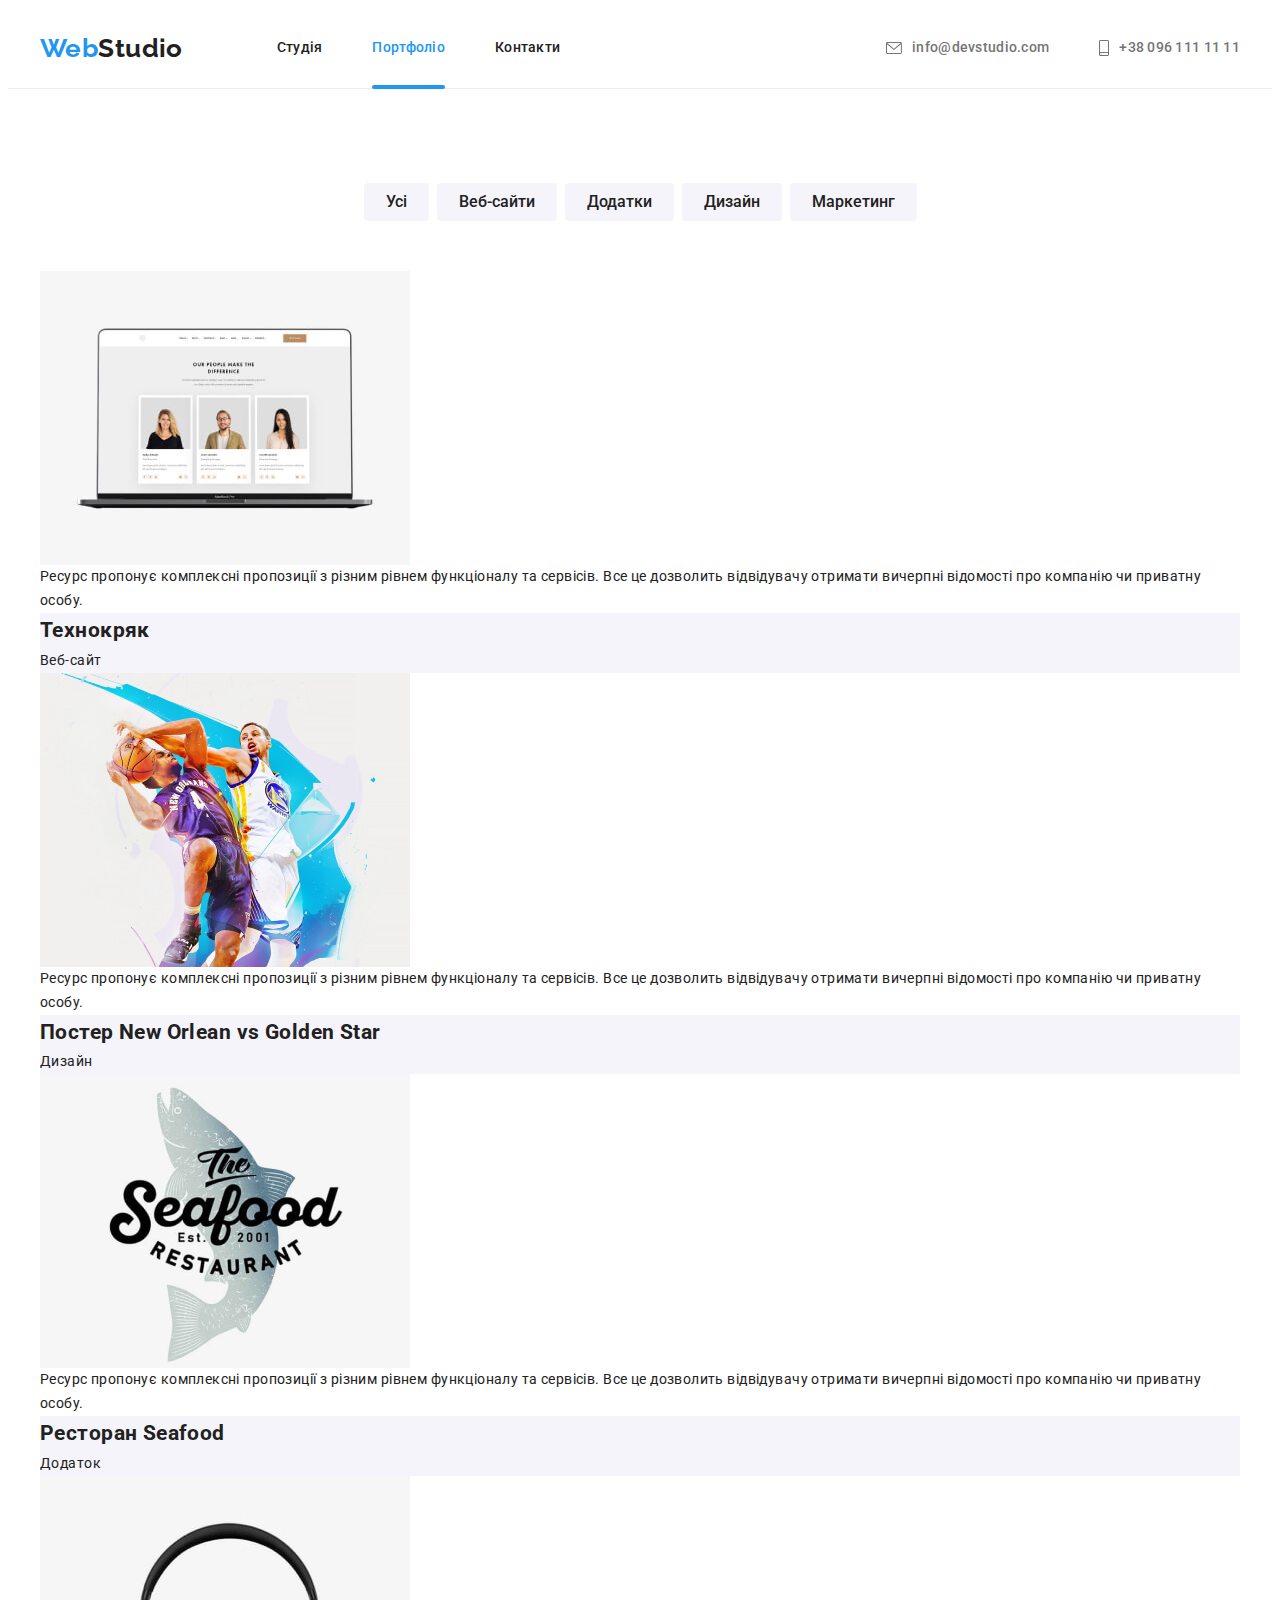
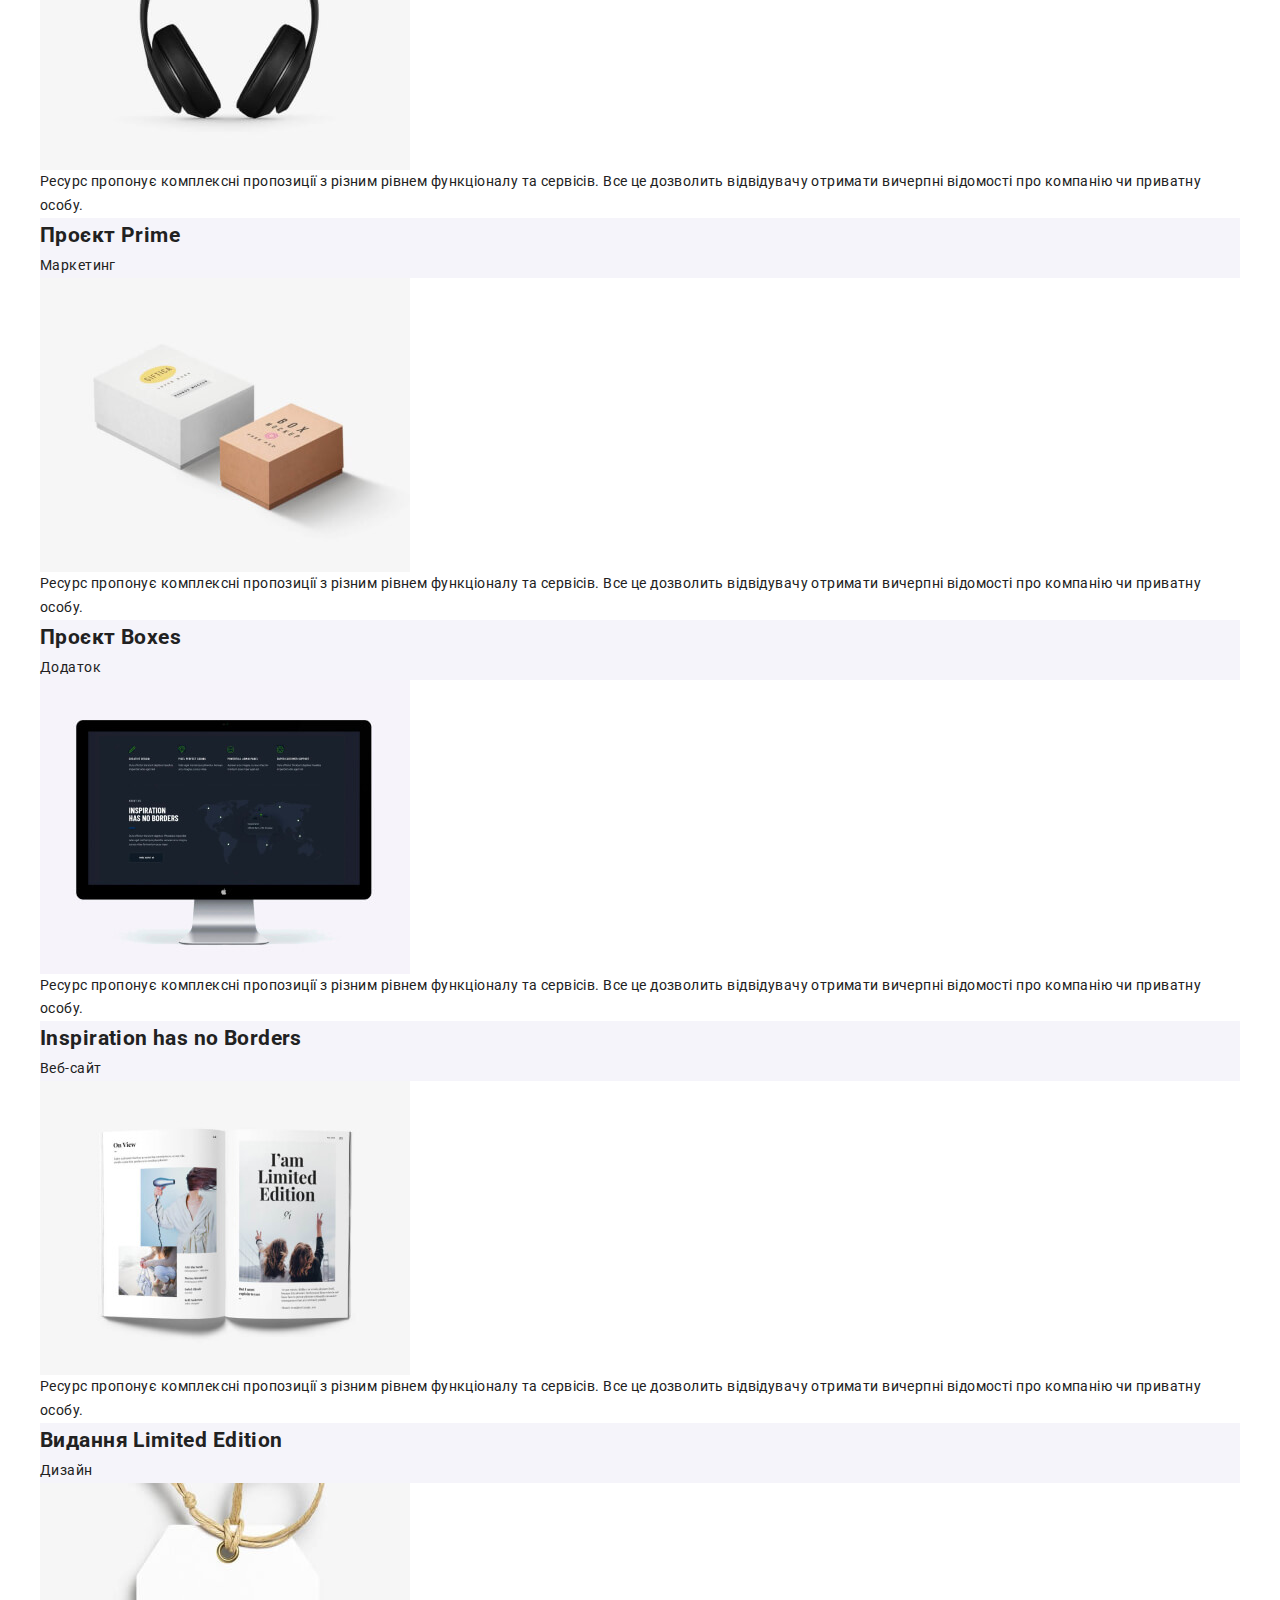
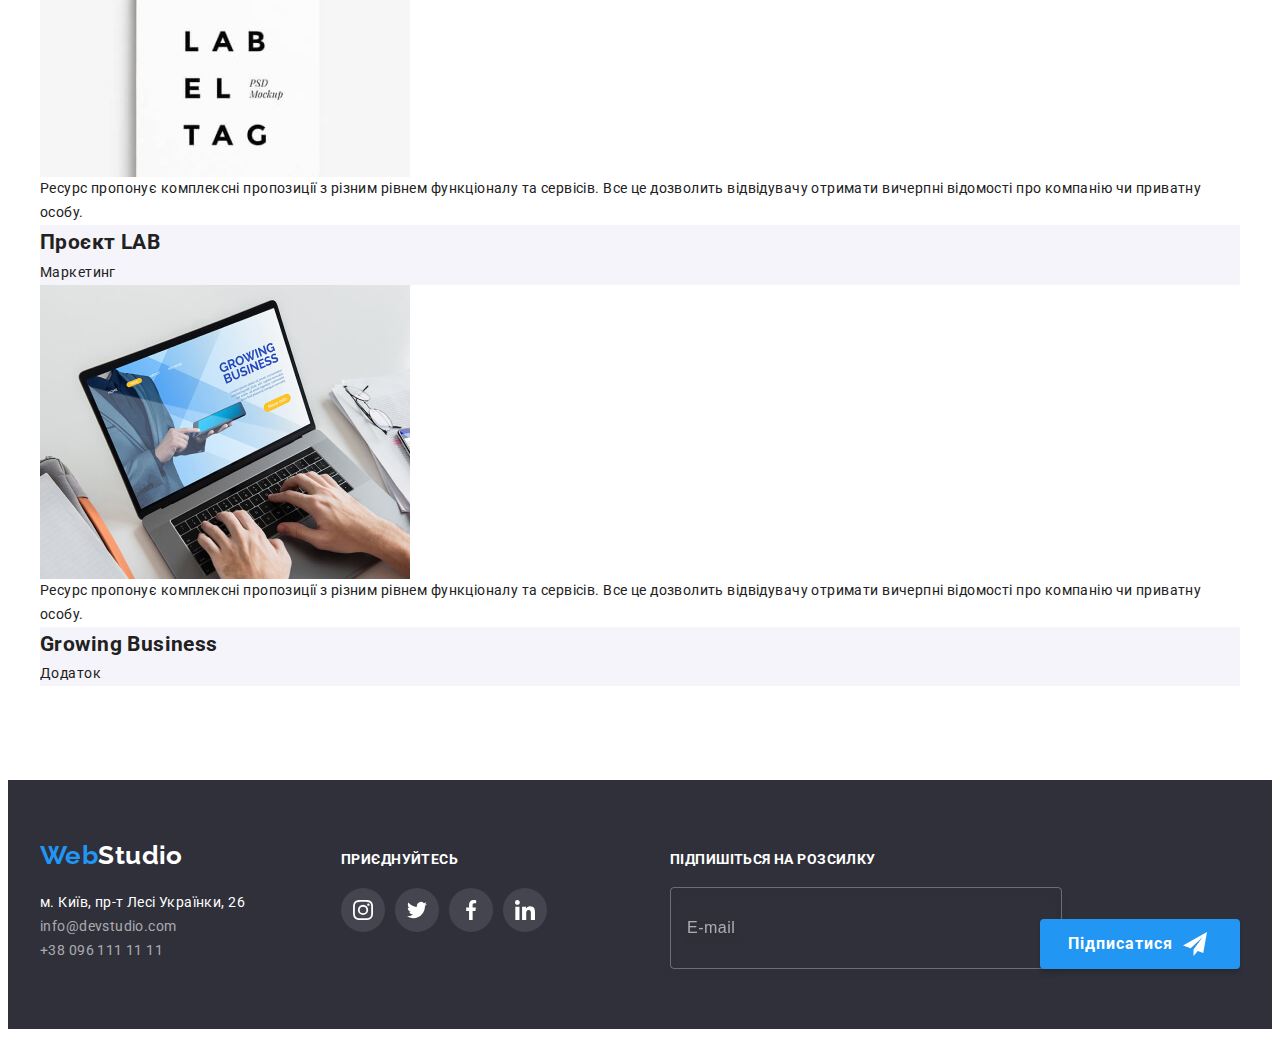
==== commit 2d1e2be4: "add changes" ====
--- a/portfolio.html
+++ b/portfolio.html
@@ -16,7 +16,7 @@
       crossorigin="anonymous"
       referrerpolicy="no-referrer"
     />
-    <link rel="stylesheet" href="./css/portfolio.min.css" />
+    <link rel="stylesheet" href="./css/main.min.css" />
     <!-- <link rel="stylesheet" href="./css/styles.css" /> -->
   </head>
   <body>
@@ -62,185 +62,185 @@
           <!-- Всі кнопки -->
           <h1 class="visually-hidden">Всі кнопки</h1>
           <ul class="buttons-list">
-            <li><button type="button" class="buttons-btn btn">Усі</button></li>
-            <li><button type="button" class="buttons-btn btn">Веб-сайти</button></li>
-            <li><button type="button" class="buttons-btn btn">Додатки</button></li>
-            <li><button type="button" class="buttons-btn btn">Дизайн</button></li>
-            <li><button type="button" class="buttons-btn btn">Маркетинг</button></li>
+            <li><button type="button" class="buttons-list__btn">Усі</button></li>
+            <li><button type="button" class="buttons-list__btn">Веб-сайти</button></li>
+            <li><button type="button" class="buttons-list__btn">Додатки</button></li>
+            <li><button type="button" class="buttons-list__btn">Дизайн</button></li>
+            <li><button type="button" class="buttons-list__btn">Маркетинг</button></li>
           </ul>
           <!-- Приклади проєктів -->
-          <ul class="projects-list list">
-            <li class="project-item">
-              <a href="#" class="project-link link">
-                <div class="project-thumb">
+          <ul class="cardset-list list">
+            <li class="cardset-list__item">
+              <a href="#" class="cardset-list__link link">
+                <div class="cardset-list__thumb">
                   <img src="./images/portfolio/img-1.jpg" alt="Веб-сайт" width="370" height="294" />
-                  <div class="project-overlay">
-                    <p class="project-desc">
-                      Ресурс пропонує комплексні пропозиції з різним рівнем функціоналу та сервісів.
-                      Все це дозволить відвідувачу отримати вичерпні відомості про компанію чи
-                      приватну особу.
-                    </p>
-                  </div>
-                </div>
-                <div class="project">
-                  <h2 class="project-title">Технокряк</h2>
-                  <p class="project-info">Веб-сайт</p>
-                </div>
-              </a>
-            </li>
-            <li class="project-item">
-              <a href="#" class="project-link link">
-                <div class="project-thumb">
+                  <div class="cardset-list__overlay">
+                    <p class="cardset-list__desc">
+                      Ресурс пропонує комплексні пропозиції з різним рівнем функціоналу та сервісів.
+                      Все це дозволить відвідувачу отримати вичерпні відомості про компанію чи
+                      приватну особу.
+                    </p>
+                  </div>
+                </div>
+                <div class="card">
+                  <h2 class="card__title">Технокряк</h2>
+                  <p class="card__info">Веб-сайт</p>
+                </div>
+              </a>
+            </li>
+            <li class="cardset-list__item">
+              <a href="#" class="cardset-list__link link">
+                <div class="cardset-list__thumb">
                   <img src="./images/portfolio/img-2.jpg" alt="Дизайн" width="370" height="294" />
-                  <div class="project-overlay">
-                    <p class="project-desc">
-                      Ресурс пропонує комплексні пропозиції з різним рівнем функціоналу та сервісів.
-                      Все це дозволить відвідувачу отримати вичерпні відомості про компанію чи
-                      приватну особу.
-                    </p>
-                  </div>
-                </div>
-                <div class="project">
-                  <h2 class="project-title">
+                  <div class="cardset-list__overlay">
+                    <p class="cardset-list__desc">
+                      Ресурс пропонує комплексні пропозиції з різним рівнем функціоналу та сервісів.
+                      Все це дозволить відвідувачу отримати вичерпні відомості про компанію чи
+                      приватну особу.
+                    </p>
+                  </div>
+                </div>
+                <div class="card">
+                  <h2 class="card__title">
                     Постер <span lang="en">New Orlean vs Golden Star</span>
                   </h2>
-                  <p class="project-info">Дизайн</p>
-                </div>
-              </a>
-            </li>
-            <li class="project-item">
-              <a href="#" class="project-link link">
-                <div class="project-thumb">
+                  <p class="card__info">Дизайн</p>
+                </div>
+              </a>
+            </li>
+            <li class="cardset-list__item">
+              <a href="#" class="cardset-list__link link">
+                <div class="cardset-list__thumb">
                   <img src="./images/portfolio/img-3.jpg" alt="Додаток" width="370" height="294" />
-                  <div class="project-overlay">
-                    <p class="project-desc">
-                      Ресурс пропонує комплексні пропозиції з різним рівнем функціоналу та сервісів.
-                      Все це дозволить відвідувачу отримати вичерпні відомості про компанію чи
-                      приватну особу.
-                    </p>
-                  </div>
-                </div>
-                <div class="project">
-                  <h2 class="project-title">Ресторан <span lang="en">Seafood</span></h2>
-                  <p class="project-info">Додаток</p>
-                </div>
-              </a>
-            </li>
-            <li class="project-item">
-              <a href="#" class="project-link link">
-                <div class="project-thumb">
+                  <div class="cardset-list__overlay">
+                    <p class="cardset-list__desc">
+                      Ресурс пропонує комплексні пропозиції з різним рівнем функціоналу та сервісів.
+                      Все це дозволить відвідувачу отримати вичерпні відомості про компанію чи
+                      приватну особу.
+                    </p>
+                  </div>
+                </div>
+                <div class="card">
+                  <h2 class="card__title">Ресторан <span lang="en">Seafood</span></h2>
+                  <p class="card__info">Додаток</p>
+                </div>
+              </a>
+            </li>
+            <li class="cardset-list__item">
+              <a href="#" class="cardset-list__link link">
+                <div class="cardset-list__thumb">
                   <img
                     src="./images/portfolio/img-4.jpg"
                     alt="Маркетинг"
                     width="370"
                     height="294"
                   />
-                  <div class="project-overlay">
-                    <p class="project-desc">
-                      Ресурс пропонує комплексні пропозиції з різним рівнем функціоналу та сервісів.
-                      Все це дозволить відвідувачу отримати вичерпні відомості про компанію чи
-                      приватну особу.
-                    </p>
-                  </div>
-                </div>
-                <div class="project">
-                  <h2 class="project-title">Проєкт <span lang="en">Prime</span></h2>
-                  <p class="project-info">Маркетинг</p>
-                </div>
-              </a>
-            </li>
-            <li class="project-item">
-              <a href="#" class="project-link link">
-                <div class="project-thumb">
+                  <div class="cardset-list__overlay">
+                    <p class="cardset-list__desc">
+                      Ресурс пропонує комплексні пропозиції з різним рівнем функціоналу та сервісів.
+                      Все це дозволить відвідувачу отримати вичерпні відомості про компанію чи
+                      приватну особу.
+                    </p>
+                  </div>
+                </div>
+                <div class="card">
+                  <h2 class="card__title">Проєкт <span lang="en">Prime</span></h2>
+                  <p class="card__info">Маркетинг</p>
+                </div>
+              </a>
+            </li>
+            <li class="cardset-list__item">
+              <a href="#" class="cardset-list__link link">
+                <div class="cardset-list__thumb">
                   <img src="./images/portfolio/img-5.jpg" alt="Додаток" width="370" height="294" />
-                  <div class="project-overlay">
-                    <p class="project-desc">
-                      Ресурс пропонує комплексні пропозиції з різним рівнем функціоналу та сервісів.
-                      Все це дозволить відвідувачу отримати вичерпні відомості про компанію чи
-                      приватну особу.
-                    </p>
-                  </div>
-                </div>
-                <div class="project">
-                  <h2 class="project-title">Проєкт <span lang="en">Boxes</span></h2>
-                  <p class="project-info">Додаток</p>
-                </div>
-              </a>
-            </li>
-            <li class="project-item">
-              <a href="#" class="project-link link">
-                <div class="project-thumb">
+                  <div class="cardset-list__overlay">
+                    <p class="cardset-list__desc">
+                      Ресурс пропонує комплексні пропозиції з різним рівнем функціоналу та сервісів.
+                      Все це дозволить відвідувачу отримати вичерпні відомості про компанію чи
+                      приватну особу.
+                    </p>
+                  </div>
+                </div>
+                <div class="card">
+                  <h2 class="card__title">Проєкт <span lang="en">Boxes</span></h2>
+                  <p class="card__info">Додаток</p>
+                </div>
+              </a>
+            </li>
+            <li class="cardset-list__item">
+              <a href="#" class="cardset-list__link link">
+                <div class="cardset-list__thumb">
                   <img src="./images/portfolio/img-6.jpg" alt="Веб-сайт" width="370" height="294" />
-                  <div class="project-overlay">
-                    <p class="project-desc">
-                      Ресурс пропонує комплексні пропозиції з різним рівнем функціоналу та сервісів.
-                      Все це дозволить відвідувачу отримати вичерпні відомості про компанію чи
-                      приватну особу.
-                    </p>
-                  </div>
-                </div>
-                <div class="project">
-                  <h2 lang="en" class="project-title">Inspiration has no Borders</h2>
-                  <p class="project-info">Веб-сайт</p>
-                </div>
-              </a>
-            </li>
-            <li class="project-item">
-              <a href="#" class="project-link link">
-                <div class="project-thumb">
+                  <div class="cardset-list__overlay">
+                    <p class="cardset-list__desc">
+                      Ресурс пропонує комплексні пропозиції з різним рівнем функціоналу та сервісів.
+                      Все це дозволить відвідувачу отримати вичерпні відомості про компанію чи
+                      приватну особу.
+                    </p>
+                  </div>
+                </div>
+                <div class="card">
+                  <h2 lang="en" class="card__title">Inspiration has no Borders</h2>
+                  <p class="card__info">Веб-сайт</p>
+                </div>
+              </a>
+            </li>
+            <li class="cardset-list__item">
+              <a href="#" class="cardset-list__link link">
+                <div class="cardset-list__thumb">
                   <img src="./images/portfolio/img-7.jpg" alt="Дизайн" width="370" height="294" />
-                  <div class="project-overlay">
-                    <p class="project-desc">
-                      Ресурс пропонує комплексні пропозиції з різним рівнем функціоналу та сервісів.
-                      Все це дозволить відвідувачу отримати вичерпні відомості про компанію чи
-                      приватну особу.
-                    </p>
-                  </div>
-                </div>
-                <div class="project">
-                  <h2 class="project-title">Видання <span lang="en">Limited Edition</span></h2>
-                  <p class="project-info">Дизайн</p>
-                </div>
-              </a>
-            </li>
-            <li class="project-item">
-              <a href="#" class="project-link link">
-                <div class="project-thumb">
+                  <div class="cardset-list__overlay">
+                    <p class="cardset-list__desc">
+                      Ресурс пропонує комплексні пропозиції з різним рівнем функціоналу та сервісів.
+                      Все це дозволить відвідувачу отримати вичерпні відомості про компанію чи
+                      приватну особу.
+                    </p>
+                  </div>
+                </div>
+                <div class="card">
+                  <h2 class="card__title">Видання <span lang="en">Limited Edition</span></h2>
+                  <p class="card__info">Дизайн</p>
+                </div>
+              </a>
+            </li>
+            <li class="cardset-list__item">
+              <a href="#" class="cardset-list__link link">
+                <div class="cardset-list__thumb">
                   <img
                     src="./images/portfolio/img-8.jpg"
                     alt="Маркетинг"
                     width="370"
                     height="294"
                   />
-                  <div class="project-overlay">
-                    <p class="project-desc">
-                      Ресурс пропонує комплексні пропозиції з різним рівнем функціоналу та сервісів.
-                      Все це дозволить відвідувачу отримати вичерпні відомості про компанію чи
-                      приватну особу.
-                    </p>
-                  </div>
-                </div>
-                <div class="project">
-                  <h2 class="project-title">Проєкт <span lang="en">LAB</span></h2>
-                  <p class="project-info">Маркетинг</p>
-                </div>
-              </a>
-            </li>
-            <li class="project-item">
-              <a href="#" class="project-link link">
-                <div class="project-thumb">
+                  <div class="cardset-list__overlay">
+                    <p class="cardset-list__desc">
+                      Ресурс пропонує комплексні пропозиції з різним рівнем функціоналу та сервісів.
+                      Все це дозволить відвідувачу отримати вичерпні відомості про компанію чи
+                      приватну особу.
+                    </p>
+                  </div>
+                </div>
+                <div class="card">
+                  <h2 class="card__title">Проєкт <span lang="en">LAB</span></h2>
+                  <p class="card__info">Маркетинг</p>
+                </div>
+              </a>
+            </li>
+            <li class="cardset-list__item">
+              <a href="#" class="cardset-list__link link">
+                <div class="cardset-list__thumb">
                   <img src="./images/portfolio/img-9.jpg" alt="Додаток" width="370" height="294" />
-                  <div class="project-overlay">
-                    <p class="project-desc">
-                      Ресурс пропонує комплексні пропозиції з різним рівнем функціоналу та сервісів.
-                      Все це дозволить відвідувачу отримати вичерпні відомості про компанію чи
-                      приватну особу.
-                    </p>
-                  </div>
-                </div>
-                <div class="project">
-                  <h2 lang="en" class="project-title">Growing Business</h2>
-                  <p class="project-info">Додаток</p>
+                  <div class="cardset-list__overlay">
+                    <p class="cardset-list__desc">
+                      Ресурс пропонує комплексні пропозиції з різним рівнем функціоналу та сервісів.
+                      Все це дозволить відвідувачу отримати вичерпні відомості про компанію чи
+                      приватну особу.
+                    </p>
+                  </div>
+                </div>
+                <div class="card">
+                  <h2 lang="en" class="card__title">Growing Business</h2>
+                  <p class="card__info">Додаток</p>
                 </div>
               </a>
             </li>
@@ -275,32 +275,32 @@
         </div>
 
         <div class="social-links">
-          <h3 class="social-title">Приєднуйтесь</h3>
-          <ul class="social-list list">
-            <li class="social-items">
-              <a href="#" class="social-link link">
-                <svg width="20" height="20" class="social-icons">
+          <h3 class="social-links__title">Приєднуйтесь</h3>
+          <ul class="social-links__list list">
+            <li class="social-links__items">
+              <a href="#" class="social-links__link link">
+                <svg width="20" height="20" class="social-links__icons">
                   <use href="./images/icons.svg#icon-instagram"></use>
                 </svg>
               </a>
             </li>
-            <li class="social-items">
-              <a href="#" class="social-link link">
-                <svg width="20" height="20" class="social-icons">
+            <li class="social-links__items">
+              <a href="#" class="social-links__link link">
+                <svg width="20" height="20" class="social-links__icons">
                   <use href="./images/icons.svg#icon-twitter"></use>
                 </svg>
               </a>
             </li>
-            <li class="social-items">
-              <a href="#" class="social-link link">
-                <svg width="20" height="20" class="social-icons">
+            <li class="social-links__items">
+              <a href="#" class="social-links__link link">
+                <svg width="20" height="20" class="social-links__icons">
                   <use href="./images/icons.svg#icon-facebook"></use>
                 </svg>
               </a>
             </li>
-            <li class="social-items">
-              <a href="#" class="social-link link">
-                <svg width="20" height="20" class="social-icons">
+            <li class="social-links__items">
+              <a href="#" class="social-links__link link">
+                <svg width="20" height="20" class="social-links__icons">
                   <use href="./images/icons.svg#icon-linkedin"></use>
                 </svg>
               </a>
--- a/css/main.min.css
+++ b/css/main.min.css
@@ -0,0 +1 @@
+:root{--primary-text-color: #212121;--secondary-text-color: #ffffff;--third-text-color: #afb1b8;--accent-color: #2196f3;--text-color: #757575;--main-background-color: #ffffff;--secondary-background-color: #2f303a;--third-background-color: #f5f4fa;--label-background-color: rgba(47, 48, 58, 0.8);--border-color: #eeeeee;--info-color: rgba(255, 255, 255, 0.6);--cubic-bezier: 250ms cubic-bezier(0.4, 0, 0.2, 1);--main-padding: 94px}.visually-hidden{position:absolute;width:1px;height:1px;margin:-1px;border:0;padding:0;white-space:nowrap;overflow:hidden}p,h1,h2,h3,h4,h5,h6{margin:0px}ul{margin:0px}.list{margin:0px;padding:0px;list-style:none}.link{text-decoration:none;color:inherit}img{display:block;max-width:100%;height:auto}body{color:var(--primary-text-color);background-color:var(--main-background-color);font-family:"Roboto","Raleway",sans-serif;font-size:14px;line-height:1.71;letter-spacing:.03em}.header{border-bottom:1px solid #ececec}.header .container{display:flex;align-items:center}.header-contact{margin-left:auto}.contact__list{display:flex;gap:50px}.contact__link{color:var(--text-color);text-decoration:none;font-weight:500;line-height:1.14;letter-spacing:.02em;display:flex;padding:32px 0;align-items:center;transition:color var(--cubic-bezier)}.contact__link:hover,.contact__link:focus{color:var(--accent-color)}.contact__icons{fill:currentColor;margin-right:10px}.container{width:1200px;padding:0px 15px;margin:0 auto}.logo{color:var(--accent-color);text-decoration:none;font-family:"Raleway";font-weight:700;font-size:26px;line-height:1.19}.header-logo{display:flex;margin-right:94px}.logo-part{color:var(--primary-text-color);text-decoration:none}.logo-part--secondary-color{color:var(--secondary-text-color)}.footer-logo{display:block;margin-bottom:20px}.navigation{display:flex;align-items:center}.site-nav__list{display:flex}.site-nav__list>li:not(:last-child){margin-right:50px}.site-nav__link{font-weight:500;line-height:1.14;letter-spacing:.02em;display:block;padding:32px 0;transition:color var(--cubic-bezier)}.site-nav__link:hover,.site-nav__link:focus{color:var(--accent-color)}.current{color:var(--accent-color);position:relative}.current::after{content:"";position:absolute;bottom:-1px;right:0;width:100%;height:4px;background-color:var(--accent-color);border-radius:2px}.section{padding:var(--main-padding) 0}.section__link{font-weight:500;line-height:1.14;letter-spacing:.02em}.section__title{font-size:36px;line-height:1.16;text-align:center;margin-bottom:50px}.hero{background-color:var(--secondary-background-color);padding:200px 0}.hero__title{color:var(--secondary-text-color);font-weight:900;font-size:44px;line-height:1.36;text-align:center;letter-spacing:.06em;text-transform:uppercase;display:block;margin:0 auto;max-width:696px;margin-bottom:30px}.hero__btn{border:none;color:var(--secondary-text-color);background-color:var(--accent-color);font-weight:700;font-size:16px;line-height:1.88;letter-spacing:.06em;border-radius:4px;cursor:pointer;display:block;margin:0 auto;padding:10px 32px}.overlay{background:#c4c4c4;max-width:1600px;margin-left:auto;margin-right:auto;background-image:linear-gradient(to right, rgba(47, 48, 58, 0.4), rgba(47, 48, 58, 0.4)),url(../images/overlay.jpg);background-size:cover;background-position:center;background-repeat:no-repeat}.feature__list{display:flex}.feature__item:not(:last-child){margin-right:30px}.feature__icon{background-color:var(--third-background-color);width:270px;height:120px;margin-bottom:30px;display:flex;justify-content:center;align-items:center}.feature__title{font-size:14px;line-height:1.14;text-transform:uppercase;margin-bottom:10px}.feature__text{color:var(--text-color);max-width:270px}.work{padding-top:0px}.work-list{display:flex}.work-list>li:not(:last-child){margin-right:30px}.work-list__box{position:relative}.work-list__label{position:absolute;bottom:0;padding-top:27px;padding-bottom:27px;width:100%;font-weight:700;font-size:14px;line-height:1,14;text-align:center;letter-spacing:.03em;text-transform:uppercase;color:#fff;background-color:var(--label-background-color)}.card{background-color:#f5f4fa}.card-list{display:flex}.card-list>li:not(:last-child){margin-right:30px}.card-list__item{background-color:var(--main-background-color);flex-basis:calc((100% - 60px)/3);box-shadow:0px 1px 3px rgba(0,0,0,.12),0px 1px 1px rgba(0,0,0,.14),0px 2px 1px rgba(0,0,0,.2);border-radius:0px 0px 4px 4px}.card-list__name{font-weight:500;font-size:16px;line-height:1.19;text-align:center;margin-bottom:10px}.card-list__position{color:var(--text-color);font-size:16px;line-height:1.19;text-align:center;margin-bottom:16px}.user{padding-top:30px;padding-bottom:16px}.social{display:flex;justify-content:center;align-items:center;gap:10px}.social__items{width:44px;height:44px;border-radius:50%}.social__link{fill:#afb1b8;width:100%;height:100%;border-radius:50%;background-color:var(--secondary-text-color);display:flex;justify-content:center;align-items:center;transition:background-color var(--cubic-bezier),fill var(--cubic-bezier)}.social__link:hover,.social__link:focus{background-color:var(--accent-color);fill:var(--secondary-text-color)}.logotype-list{background-color:var(--main-background-color);display:flex;justify-content:center;align-items:center;gap:30px}.logotype-list__item{width:170px;height:92px}.logotype-list__link{width:100%;height:100%;display:flex;justify-content:center;align-items:center;fill:var(--third-text-color);border:1px solid var(--third-text-color);border-radius:4px;transition:border-color var(--cubic-bezier),fill var(--cubic-bezier)}.logotype-list__link:hover,.logotype-list__link:focus,.logotype-list__link:hover .logotype-list__icons,.logotype-list__link:focus .logotype-list__icons{border-color:var(--accent-color);fill:var(--accent-color)}.footer{background:var(--secondary-background-color);padding:60px 0}.container-position{display:flex;align-items:baseline}.position{justify-content:center;align-items:center;min-width:231px;margin-right:70px}.address{font-style:normal}.address__list{display:flex;flex-direction:column;gap:9px}.address__location{color:var(--secondary-text-color);text-decoration:none}.footer-contact{color:var(--info-color);text-decoration:none;transition:color var(--cubic-bezier)}.footer-contact:hover,.footer-contact:focus{color:var(--accent-color)}.social-links{margin:0}.social-links__title{font-size:14px;line-height:1.14;text-transform:uppercase;color:var(--secondary-text-color);margin-bottom:20px}.social-links__list{display:flex;gap:10px}.social-links__items{width:44px;height:44px;background-color:rgba(255,255,255,.1);border-radius:50%}.social-links__icons{fill:var(--secondary-text-color)}.social-links__link{width:100%;height:100%;border-radius:50%;display:flex;justify-content:center;align-items:center;transition:background-color var(--cubic-bezier)}.social-links__link:hover,.social-links__link:focus{background-color:var(--accent-color)}.footer-subscribe{margin-right:0;margin-left:auto}.subscribe__form{position:relative;display:inline-flex;flex-direction:column;min-width:570px}.subscribe__field{display:flex;flex-direction:column}.subscribe__label{margin-bottom:20px;font-size:14px;line-height:1.15;letter-spacing:.03em;text-transform:uppercase;color:var(--secondary-text-color)}.subscribe__input{display:block;padding:15px 16px;margin-right:12px;max-width:358px;min-height:50px;background-color:rgba(0,0,0,0);border:1px solid rgba(255,255,255,.3);filter:drop-shadow(0px 4px 4px rgba(0, 0, 0, 0.15));border-radius:4px;color:var(--secondary-text-color)}.subscribe__input::-moz-placeholder{font-size:16px;line-height:1.25;display:flex;align-items:center;letter-spacing:.03em;color:rgba(255,255,255,.6)}.subscribe__input:-ms-input-placeholder{font-size:16px;line-height:1.25;display:flex;align-items:center;letter-spacing:.03em;color:rgba(255,255,255,.6)}.subscribe__input::placeholder{font-size:16px;line-height:1.25;display:flex;align-items:center;letter-spacing:.03em;color:rgba(255,255,255,.6)}.submit-btn{position:absolute;right:0;bottom:0;width:200px;height:50px;padding:10px 28px;font-family:inherit;font-weight:700;font-size:16px;line-height:1.88;letter-spacing:.06em;align-items:center;text-align:center;cursor:pointer;color:var(--secondary-text-color);background-color:var(--accent-color);box-shadow:0px 4px 4px rgba(0,0,0,.15);border:rgba(0,0,0,0);border-radius:4px;display:flex;transition:background-color var(--cubic-bezier)}.submit-btn:hover,.submit-btn:focus{background-color:blue}.submit-icon{fill:currentColor;margin-left:10px}.backdrop{position:fixed;top:0;left:0;width:100%;height:100%;background-color:rgba(0,0,0,.2);opacity:1;visibility:visible;transition:opacity var(--cubic-bezier),visibility var(--cubic-bezier)}.modal{position:absolute;top:50%;left:50%;transform:translate(-50%, -50%) scale(1) rotate(0);transition:transform var(--cubic-bezier);padding:40px;width:528px;background-color:var(--main-background-color);box-shadow:0px 1px 3px rgba(0,0,0,.12),0px 1px 1px rgba(0,0,0,.14),0px 2px 1px rgba(0,0,0,.2);border-radius:4px}.modal-heading{font-size:20px;line-height:1.15;text-align:center;letter-spacing:.03em;color:var(--primary-text-color);margin-bottom:12px}.backdrop.is-hidden .modal{transform:translate(-50%, -50%) scale(0) rotate(-180deg)}.close-tag{position:absolute;width:30px;height:30px;top:8px;right:8px;border:1px solid rgba(0,0,0,.1);border-radius:50%;display:flex;justify-content:center;align-items:center;background-color:var(--main-background-color);transition:fill var(--cubic-bezier)}.close-tag:hover,.close-tag:focus{fill:var(--accent-color)}.is-hidden{opacity:0;pointer-events:none;visibility:hidden}.modal-input-group{margin-bottom:10px}.modal-input-group label{display:block;margin-bottom:4px}.input-label{display:block;width:100%;bottom:0;font-size:12px;line-height:1.16;letter-spacing:.01em;color:var(--text-color)}.modal-input{display:inline-block;width:100%;height:40px;border:1px solid rgba(33,33,33,.2);border-radius:4px;outline:none;padding-left:42px;transition:border-color var(--cubic-bezier)}.modal-input:focus,.modal-input:focus+.modal-input-icon{border-color:var(--accent-color);fill:var(--accent-color)}.textarea-input{margin-bottom:20px}.modal-text{display:block;width:100%;height:120px;resize:none;padding:12px 16px;border:1px solid rgba(33,33,33,.2);border-radius:4px;outline:none;transition:border-color var(--cubic-bezier)}.modal-text:focus{border-color:var(--accent-color)}.modal-input-wrapper{position:relative}.modal-input-icon{position:absolute;top:50%;left:12px;transform:translateY(-50%);transition:fill var(--cubic-bezier)}.modal-checkbox-group{margin-bottom:30px}.checkbox-link{color:var(--accent-color);margin-left:2px}.checkbox-input{-webkit-appearance:none;-moz-appearance:none;appearance:none;position:absolute;transition:border-color var(--cubic-bezier),background-color var(--cubic-bezier)}.checkbox-input:checked+.icon{border-color:var(--accent-color);background-color:var(--accent-color);background-image:url("../images/icon-check.svg");background-size:contain;background-origin:border-box}.checkbox-label{display:flex;align-items:center;justify-content:center;font-weight:400;color:var(--text-color)}.icon{display:inline-block;width:16px;height:15px;border:2px solid #000;border-radius:4px;margin-right:10px;transition:background-image var(--cubic-bezier)}.modal-submit-btn{width:200px;height:50px;padding:10px 52px;font-weight:700;font-size:16px;line-height:1.88;letter-spacing:.06em;color:var(--secondary-text-color);background-color:var(--accent-color);box-shadow:0px 4px 4px rgba(0,0,0,.15);border:rgba(0,0,0,0);border-radius:4px;cursor:pointer;display:block;margin:0 auto}.buttons-list{list-style:none;display:flex;justify-content:center;padding:0;margin-bottom:50px;gap:8px}.buttons-list__btn{border-radius:4px;border:none;padding:6px 22px;color:var(--primary-text-color);background:var(--third-background-color);cursor:pointer;font-size:16px;line-height:1.62;font-weight:500;font-family:inherit;transition:color var(--cubic-bezier),background var(--cubic-bezier),box-shadow var(--cubic-bezier)}.buttons-list__btn:hover,.buttons-list__btn:focus{color:var(--secondary-text-color);background:var(--accent-color);box-shadow:0px 3px 1px rgba(0,0,0,.1),0px 1px 2px rgba(0,0,0,.08),0px 2px 2px rgba(0,0,0,.12)}/*# sourceMappingURL=main.min.css.map */